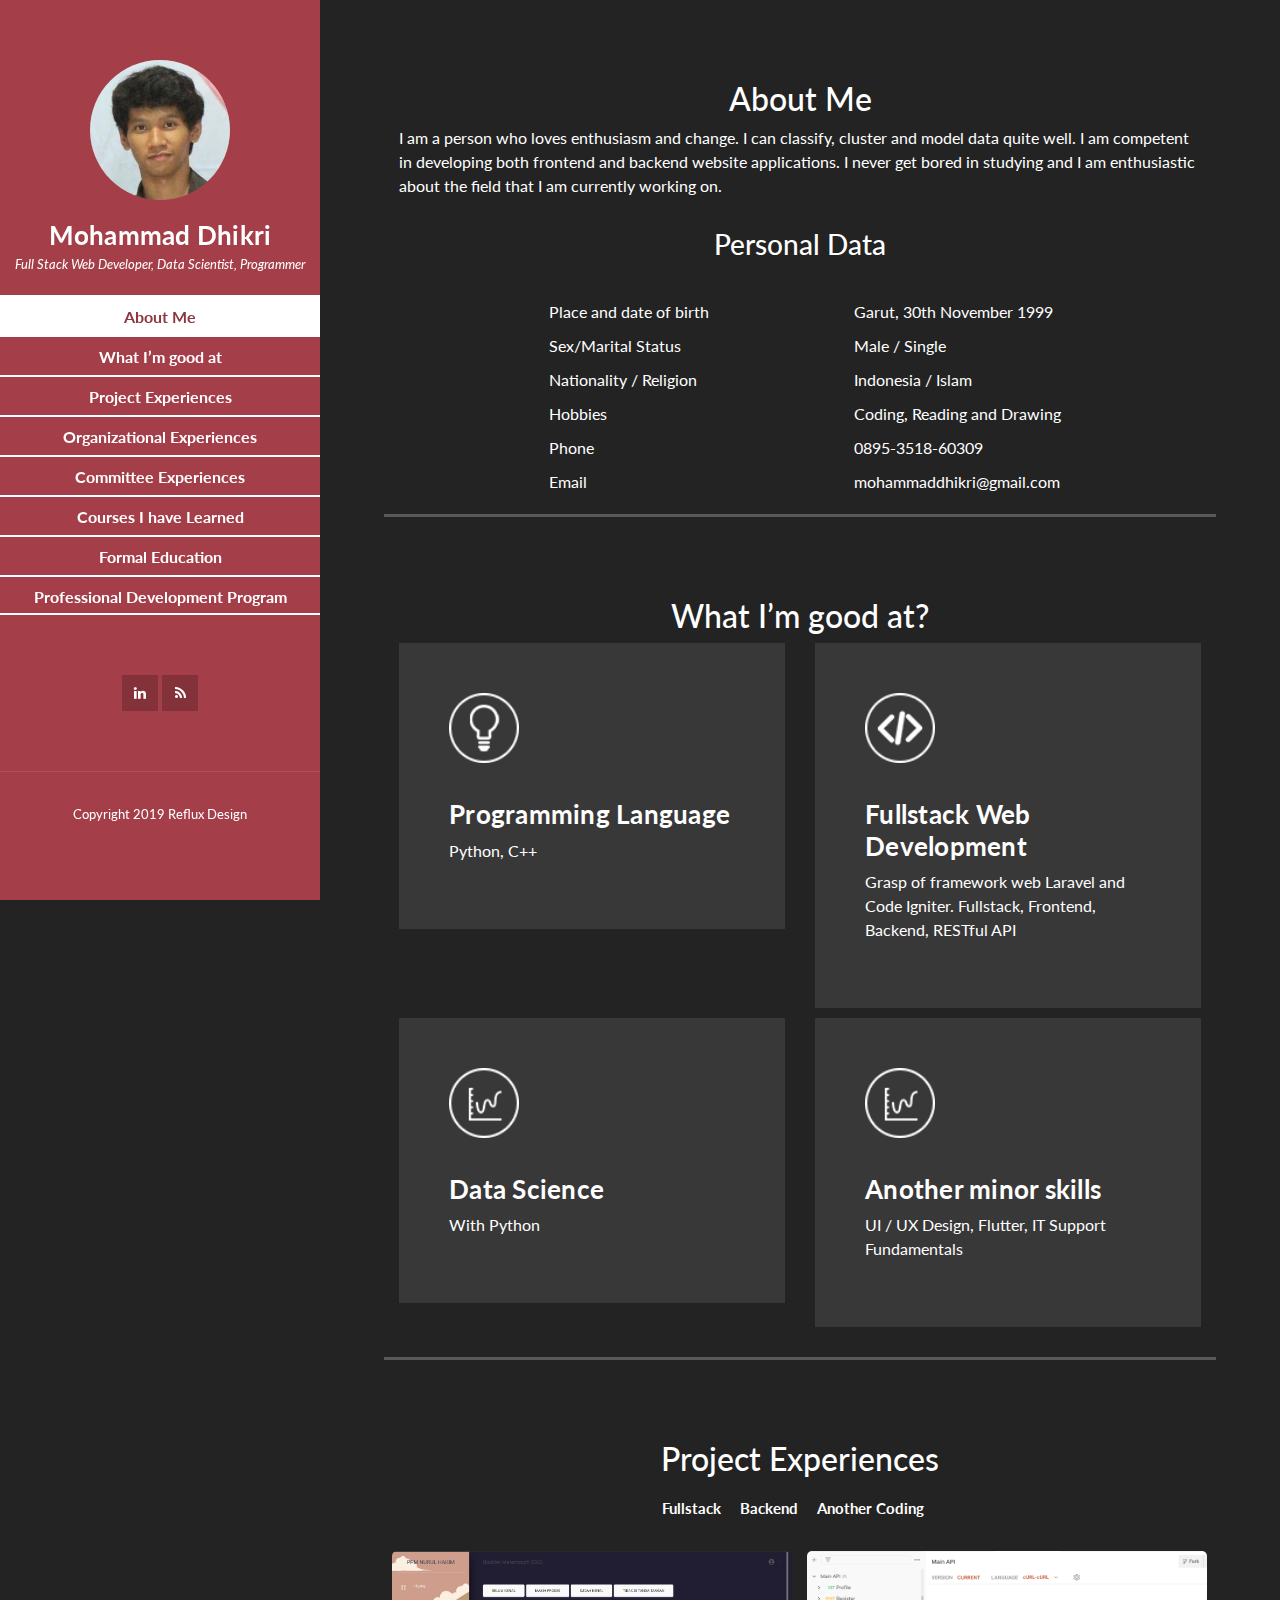
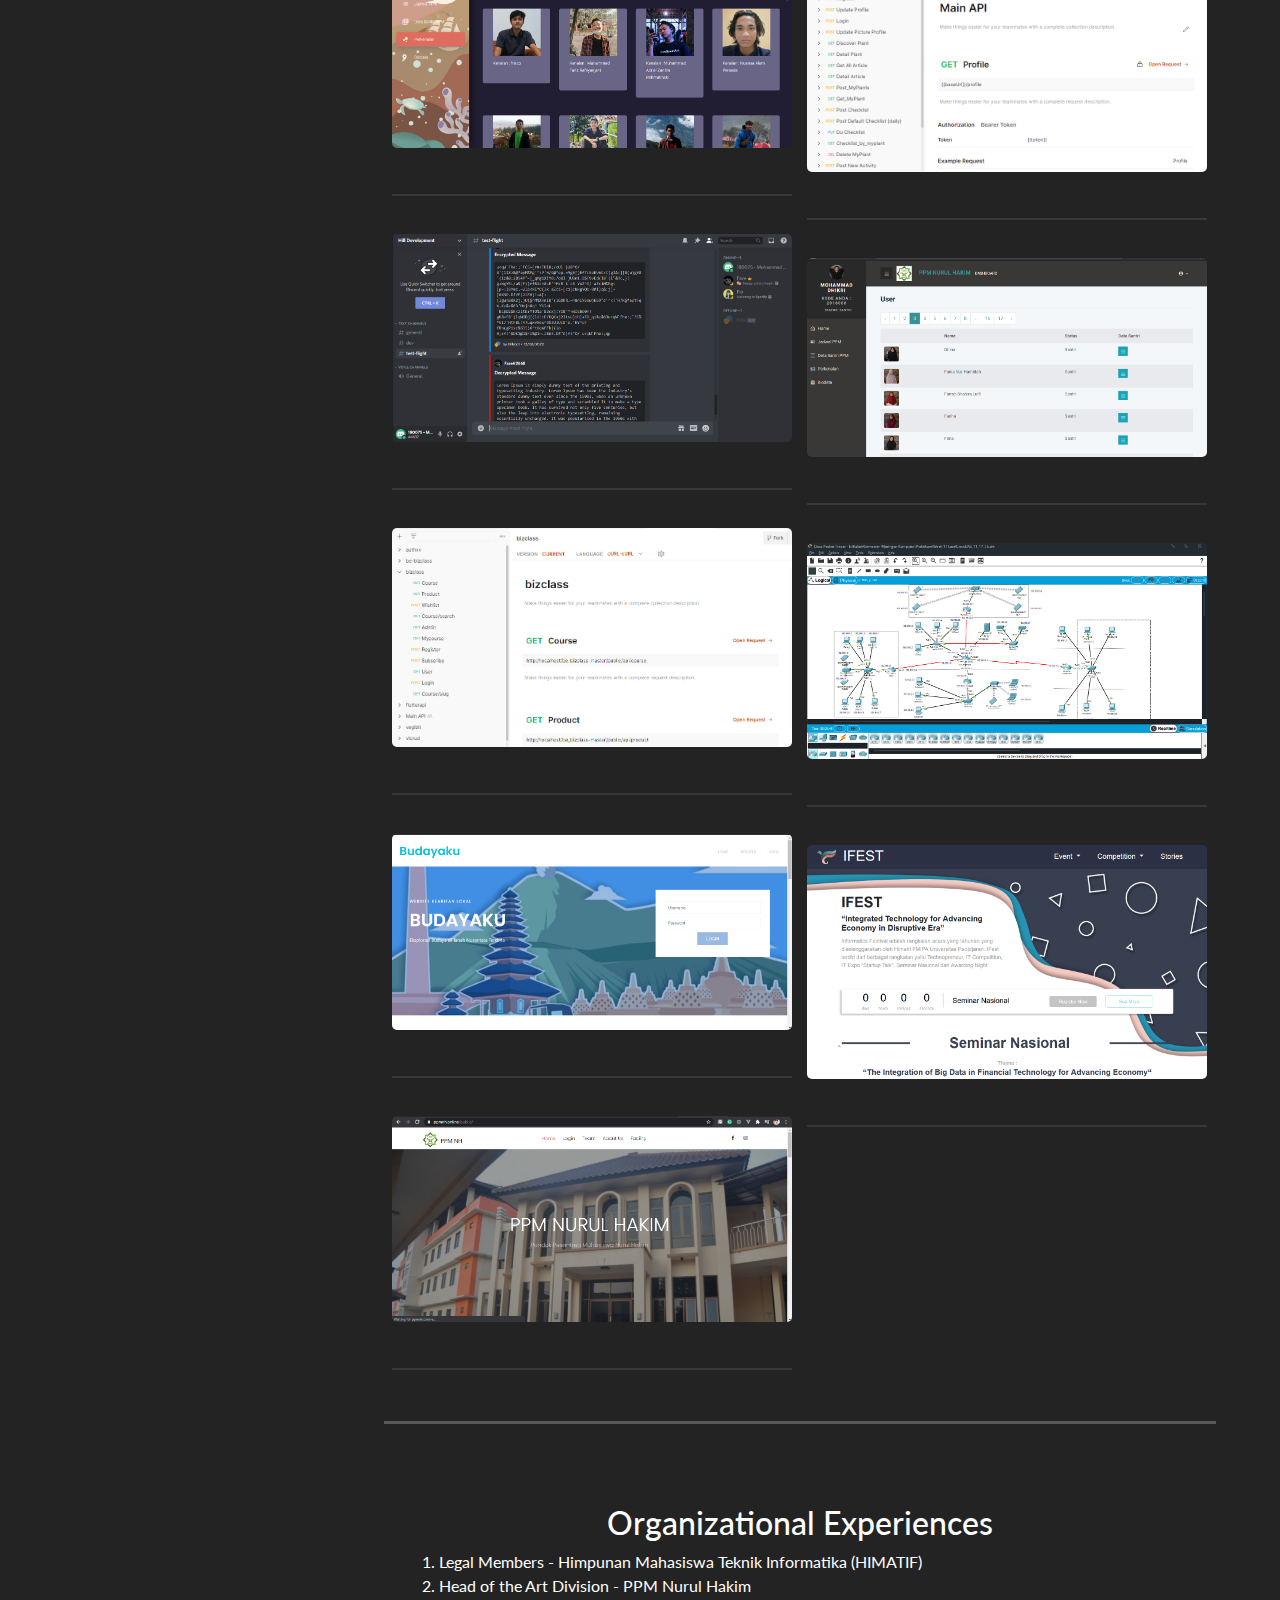
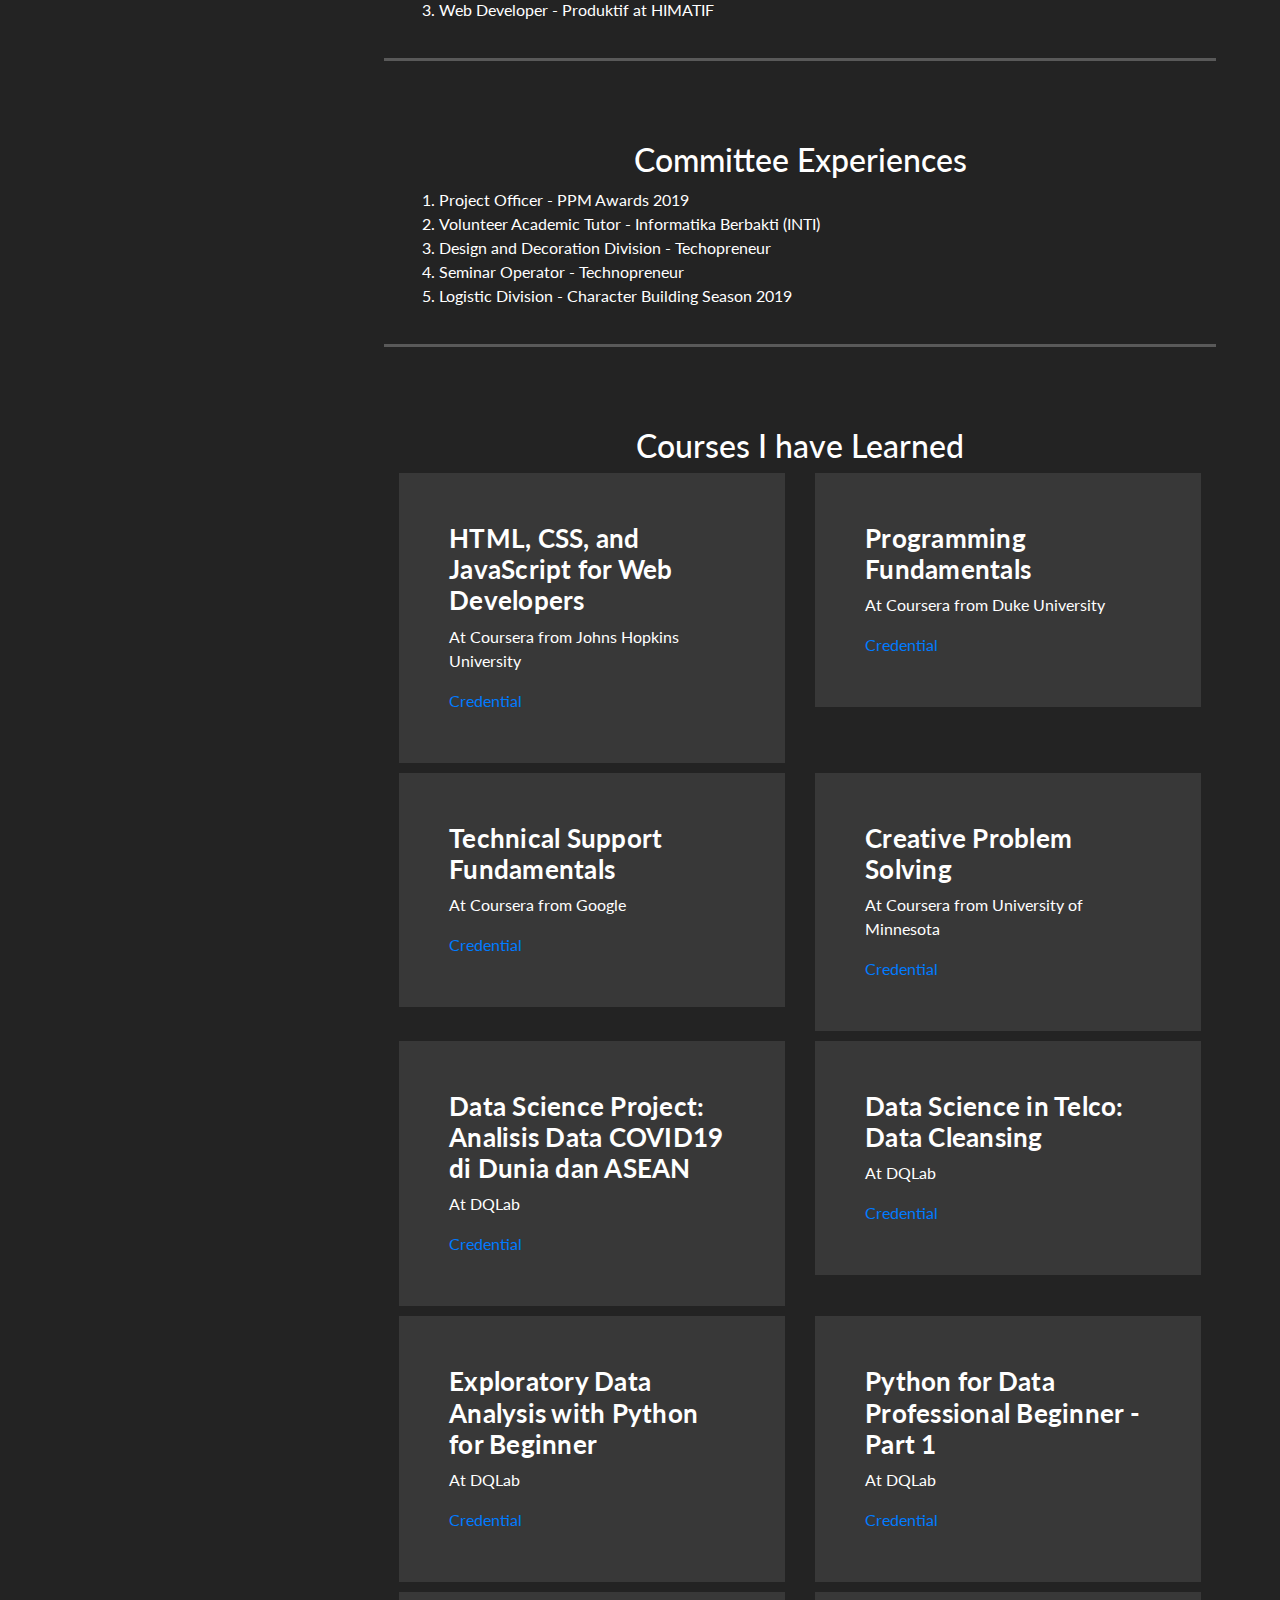
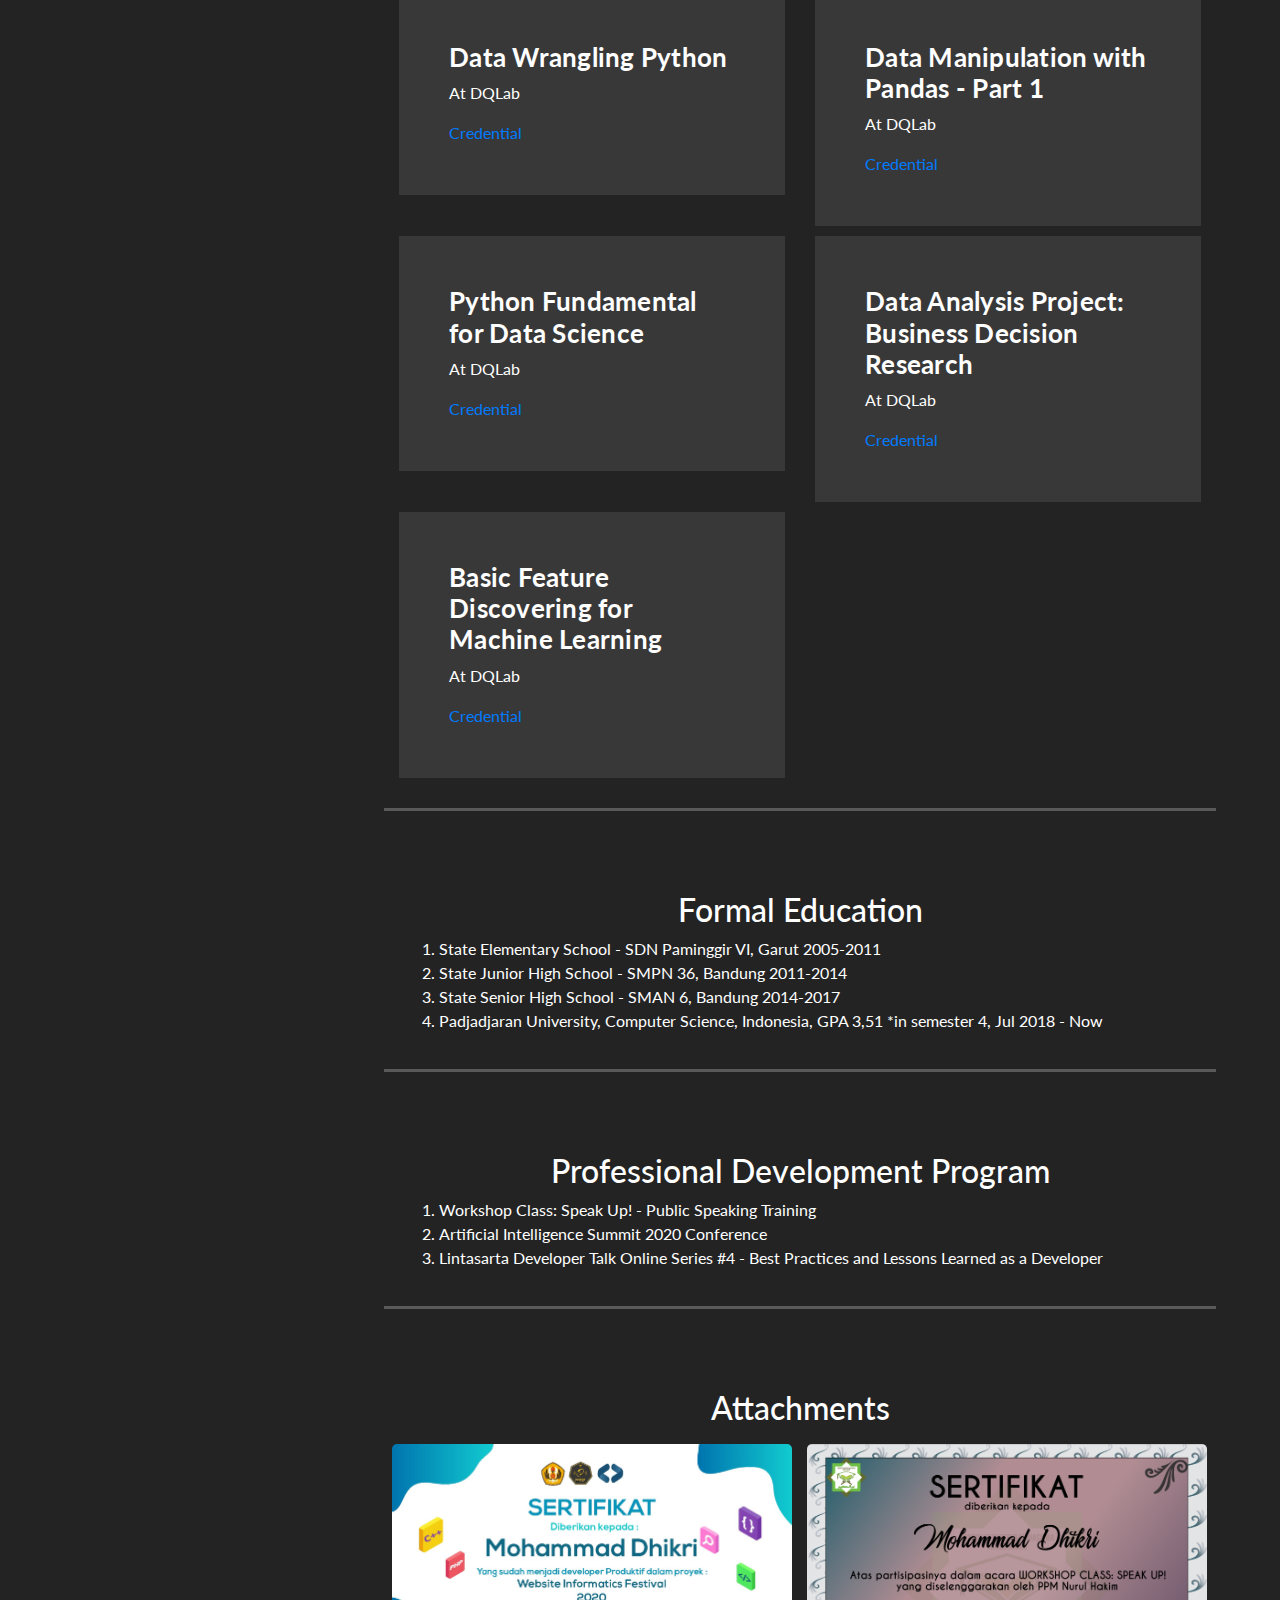
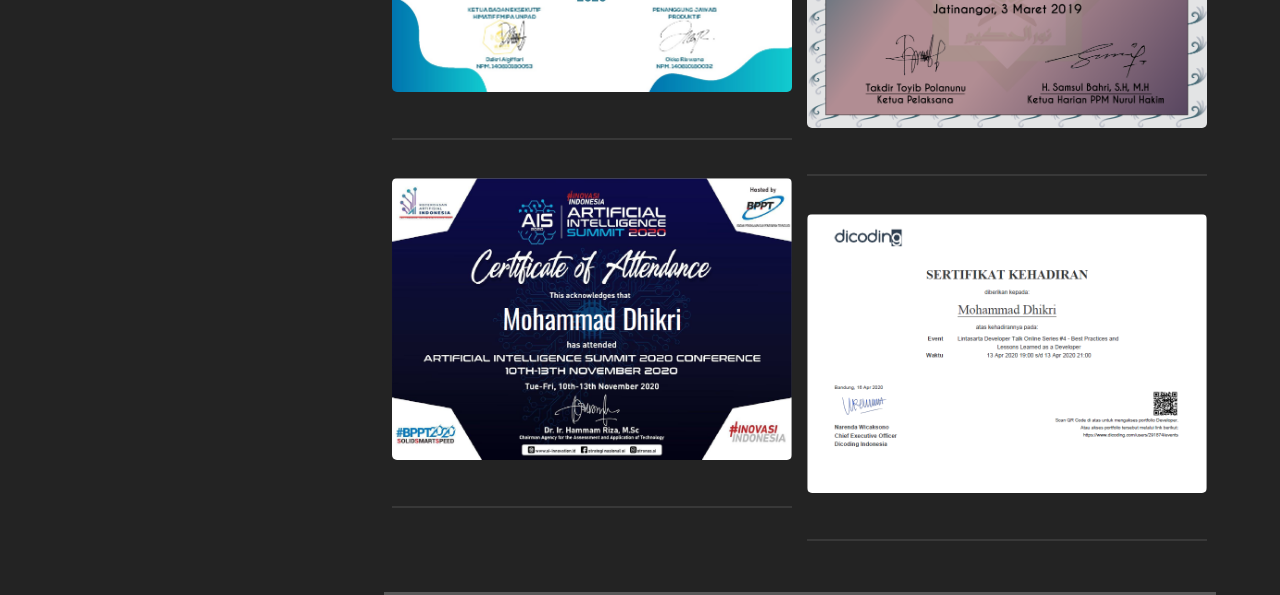
==== index.html @ 96555bf7 "first push" ====
<!DOCTYPE html>
<html lang="en">
  <head>
    <meta charset="utf-8" />
    <meta
      name="viewport"
      content="width=device-width, initial-scale=1, shrink-to-fit=no"
    />
    <meta name="description" content="" />
    <meta name="author" content="" />
    <link
      href="https://fonts.googleapis.com/css?family=Lato:100,300,400,700,900"
      rel="stylesheet"
    />

    <title>Mohammad Dhikri - Portfolio</title>
    
    <link href="vendor/bootstrap/css/bootstrap.min.css" rel="stylesheet" />

    <link rel="stylesheet" href="assets/css/templatemo-style.css" />
  </head>

  <body>
    <div id="page-wraper">
      <!-- Sidebar Menu -->
      <div class="responsive-nav">
        <i class="fa fa-bars" id="menu-toggle"></i>
        <div id="menu" class="menu">
          <i class="fa fa-times" id="menu-close"></i>
          <div class="container">
            <div class="image">
              <a href="#"><img src="assets/images/profile_image.jpg" alt="" /></a>
            </div>
            <div class="author-content">
              <h4>Mohammad Dhikri</h4>
              <span>Full Stack Web Developer, Data Scientist, Programmer</span>
            </div>
            <nav class="main-nav" role="navigation">
              <ul class="main-menu">
                <li><a href="#section1">About Me</a></li>
                <li><a href="#section2">What I’m good at</a></li>
                <li><a href="#section3">Project Experiences</a></li>
                <li><a href="#section4">Organizational Experiences</a></li>
                <li><a href="#section5">Committee Experiences</a></li>
                <li><a href="#section6">Courses I have Learned</a></li>
                <li><a href="#section7">Formal Education</a></li>
                <li><a href="#section8">Professional Development Program</a></li>
              </ul>
            </nav>
            <div class="social-network">
              <ul class="soial-icons">
                <!-- <li>
                  <a href="https://fb.com/templatemo"
                    ><i class="fa fa-facebook"></i
                  ></a>
                </li> -->
                <!-- <li>
                  <a href="#"><i class="fa fa-twitter"></i></a>
                </li> -->
                <li>
                  <a href="#"><i class="fa fa-linkedin"></i></a>
                </li>
                <!-- <li>
                  <a href="#"><i class="fa fa-dribbble"></i></a>
                </li> -->
                <li>
                  <a href="#"><i class="fa fa-rss"></i></a>
                </li>
              </ul>
            </div>
            <div class="copyright-text">
              <p>Copyright 2019 Reflux Design</p>
            </div>
          </div>
        </div>
      </div>

      <section class="section" data-section="section1">
        <div class="container">
          <div class="section-heading">
            <h2>About Me</h2>
            <div class="line-dec"></div>
            <span
              >I am a person who loves enthusiasm and change. I can classify, cluster and model data quite well. I am competent in developing both frontend and backend website applications. I never get bored in studying and I am enthusiastic about the field that I am currently working on.</span
            >
          </div>
          <div class="section-heading">
            <h3>Personal Data</h3>
          </div>
          <form>
            <div class="list-data row">
              <div class="col-lg-5">
                <span class="tab">Place and date of birth</span>
              </div>
              <div class="col-lg-5">
                <span class="tab">Garut, 30th November 1999</span>
              </div>
            </div>
            <div class="list-data row">
              <div class="col-lg-5">
                <span class="tab">Sex/Marital Status</span>
              </div>
              <div class="col-lg-5">
                <span class="tab">Male / Single</span>
              </div>
            </div>
            <div class="list-data row">
              <div class="col-lg-5">
                <span class="tab">Nationality / Religion</span>
              </div>
              <div class="col-lg-5">
                <span class="tab">Indonesia / Islam</span>
              </div>
            </div>
            <div class="list-data row">
              <div class="col-lg-5">
                <span class="tab">Hobbies</span>
              </div>
              <div class="col-lg-5">
                <span class="tab">Coding, Reading and Drawing</span>
              </div>
            </div>
            <div class="list-data row">
              <div class="col-lg-5">
                <span class="tab">Phone</span>
              </div>
              <div class="col-lg-5">
                <span class="tab">0895-3518-60309</span>
              </div>
            </div>
            <div class="list-data row">
              <div class="col-lg-5">
                <span class="tab">Email</span>
              </div>
              <div class="col-lg-5">
                <span class="tab">mohammaddhikri@gmail.com</span>
              </div>
            </div>
          </form>
        </div>
      </section>

      <section class="section" data-section="section2">
        <div class="container">
          <div class="section-heading">
            <h2>What I’m good at?</h2>
            <div class="line-dec"></div>
            <!-- <span>Kemampuan yang saya miliki</span
            > -->
          </div>
          <div class="row">
            <div class="col-md-6">
              <div class="service-item">
                <div class="first-service-icon service-icon"></div>
                <h4>Programming Language</h4>
                <p>
                  Python, C++
                </p>
              </div>
            </div>
            <div class="col-md-6">
              <div class="service-item">
                <div class="second-service-icon service-icon"></div>
                <h4>Fullstack Web Development</h4>
                <p>
                  Grasp of framework web Laravel and Code Igniter. Fullstack, Frontend, Backend, RESTful API
                </p>
              </div>
            </div>
            <div class="col-md-6">
              <div class="service-item">
                <div class="fourth-service-icon service-icon"></div>
                <h4>Data Science</h4>
                <p>
                  With Python
                </p>
              </div>
            </div>
            <div class="col-md-6">
              <div class="service-item">
                <div class="fourth-service-icon service-icon"></div>
                <h4>Another minor skills</h4>
                <p>
                  UI / UX Design, Flutter, IT Support Fundamentals
                </p>
              </div>
            </div>
          </div>
        </div>
      </section>

      <section class="section" data-section="section3">
        <div class="container">
          <div class="section-heading">
            <h2>Project Experiences</h2>
            <div class="line-dec"></div>
          </div>
          <div class="row">
            <div class="isotope-wrapper">
              <form class="isotope-toolbar">
                <label
                  ><input
                    type="radio"
                    data-type="fullstack"
                    name="isotope-filter"
                  />
                  <span>Fullstack</span></label
                >
                <label
                  ><input
                    type="radio"
                    data-type="backend"
                    name="isotope-filter"
                  />
                  <span>Backend</span></label
                >
                <!-- <label
                  ><input
                    type="radio"
                    data-type="datasci"
                    name="isotope-filter"
                  />
                  <span>Data science</span></label
                > -->
                <label
                  ><input
                    type="radio"
                    data-type="another"
                    name="isotope-filter"
                  />
                  <span>Another coding</span></label
                >
              </form>
              <div class="isotope-box">
                <div class="isotope-item" data-type="fullstack">
                  <figure class="snip1321">
                    <img
                      src="assets/images/booklet2.png"
                      alt="sq-sample26"
                    />
                    <figcaption>
                      <a
                        href="assets/images/booklet2.png"
                        data-lightbox="image-1"
                        data-title="Caption"
                        ></a>
                      <h4>Booklet to get Acquainted</h4>
                      <span>Orientation period in Pondok Pesantren Mahasiswa Nurul Hakim</span>
                    </figcaption>
                  </figure>
                </div>

                <!-- <div class="isotope-item" data-type="datasci">
                  <figure class="snip1321">
                    <img
                      src="assets/images/portfolio-01.jpg"
                      alt="sq-sample26"
                    />
                    <figcaption>
                      <a
                        href="assets/images/portfolio-01.jpg"
                        data-lightbox="image-1"
                        data-title="Caption"
                        ><i class="fa fa-search"></i
                      ></a>
                      <h4>First Title</h4>
                      <span>free to use our template</span>
                    </figcaption>
                  </figure>
                </div> -->

                <div class="isotope-item" data-type="backend">
                  <figure class="snip1321">
                    <img
                      src="assets/images/ufarming.png"
                      alt="sq-sample26"
                    />
                    <figcaption>
                      <a
                        href="assets/images/ufarming.png"
                        data-lightbox="image-1"
                        data-title="Caption"
                        ></a>
                      <h4>UFarming</h4>
                      <span>Lumen, Laravel</span>
                    </figcaption>
                  </figure>
                </div>

                <div class="isotope-item" data-type="another">
                  <figure class="snip1321">
                    <img
                      src="assets/images/hill.png"
                      alt="sq-sample26"
                    />
                    <figcaption>
                      <a
                        href="assets/images/hill.png"
                        data-lightbox="image-1"
                        data-title="Caption"
                        ></a>
                      <h4>Discord Encryption Chatbot with Hill Cipher Algorithm</h4>
                      <span>JavaScript</span>
                    </figcaption>
                  </figure>
                </div>

                <div class="isotope-item" data-type="fullstack">
                  <figure class="snip1321">
                    <img
                      src="assets/images/booklet1.png"
                      alt="sq-sample26"
                    />
                    <figcaption>
                      <a
                        href="assets/images/booklet1.png"
                        data-lightbox="image-1"
                        data-title="Caption"
                        ></a>
                      <h4>Dashboard for Database Students</h4>
                      <span>Pondok Pesantren Mahasiswa Nurul Hakim</span>
                    </figcaption>
                  </figure>
                </div>

                <div class="isotope-item" data-type="backend">
                  <figure class="snip1321">
                    <img
                      src="assets/images/bizclass.png"
                      alt="sq-sample26"
                    />
                    <figcaption>
                      <a
                        href="assets/images/bizclass.png"
                        data-lightbox="image-1"
                        data-title="Caption"
                        ></a>
                      <h4>Bizclass</h4>
                      <span>Laravel</span>
                    </figcaption>
                  </figure>
                </div>

                <!-- <div class="isotope-item" data-type="datasci">
                  <figure class="snip1321">
                    <img
                      src="assets/images/portfolio-05.jpg"
                      alt="sq-sample26"
                    />
                    <figcaption>
                      <a
                        href="assets/images/portfolio-05.jpg"
                        data-lightbox="image-1"
                        data-title="Caption"
                        ><i class="fa fa-search"></i
                      ></a>
                      <h4>Fifth Awesome</h4>
                      <span>Ut sollicitudin risus</span>
                    </figcaption>
                  </figure>
                </div> -->

                <div class="isotope-item" data-type="another">
                  <figure class="snip1321">
                    <img
                      src="assets/images/topologi.png"
                      alt="sq-sample26"
                    />
                    <figcaption>
                      <a
                        href="assets/images/topologi.png"
                        data-lightbox="image-1"
                        data-title="Caption"
                        ></a>
                      <h4>Network Topology in Game Center</h4>
                      <span>Cisco Packet Tracer</span>
                    </figcaption>
                  </figure>
                </div>

                <div class="isotope-item" data-type="fullstack">
                  <figure class="snip1321">
                    <img
                      src="assets/images/budayaku2.png"
                      alt="sq-sample26"
                    />
                    <figcaption>
                      <a
                        href="assets/images/budayaku2.png"
                        data-lightbox="image-1"
                        data-title="Caption"
                        ></a>
                      <h4>BudayaKu</h4>
                      <span>CodeIgniter</span>
                    </figcaption>
                  </figure>
                </div>

                <div class="isotope-item" data-type="backend">
                  <figure class="snip1321">
                    <img
                      src="assets/images/ifest2.png"
                      alt="sq-sample26"
                    />
                    <figcaption>
                      <a
                        href="assets/images/ifest2.png"
                        data-lightbox="image-1"
                        data-title="Caption"
                        ></a>
                      <h4>IFEST (Informatics Festival)</h4>
                      <h6>Project Leader</h6>
                      <span>Laravel</span>
                    </figcaption>
                  </figure>
                </div>

                <div class="isotope-item" data-type="fullstack">
                  <figure class="snip1321">
                    <img
                      src="assets/images/ppm.png"
                      alt="sq-sample26"
                    />
                    <figcaption>
                      <a
                        href="assets/images/ppm.png"
                        data-lightbox="image-1"
                        data-title="Caption"
                        ></a>
                      <h4>Pondok Pesantren Mahasiswa (PPM) Nurul Hakim</h4>
                      <span>Laravel</span>
                      <a href="https://ppmnh.online/public/">Go to website</a>
                    </figcaption>
                  </figure>
                </div>

              </div>
            </div>
          </div>
        </div>
      </section>

      <section class="section" data-section="section4">
        <div class="container">
          <div class="section-heading">
            <h2>Organizational Experiences</h2>
            <div class="line-dec"></div>
            <div class="row">
              <div class="col-md-12">
                <ol>
                  <li>Legal Members - Himpunan Mahasiswa Teknik Informatika (HIMATIF)</li>
                  <li>Head of the Art Division - PPM Nurul Hakim</li>
                  <li>Web Developer - Produktif at HIMATIF</li>
                  <!-- <li>Operating system : Cross-platform
                  <ol>
                    <li>Windows</li>
                    <li>Linux</li>
                    <li>Macintosh</li>
                  </ol>
                  </li> -->
                </ol>
              </div>
            </div>
          </div>
        </div>
      </section>

      <section class="section" data-section="section5">
        <div class="container">
          <div class="section-heading">
            <h2>Committee Experiences</h2>
            <div class="line-dec"></div>
            <div class="row">
              <div class="col-md-12">
                <ol>
                  <li>Project Officer - PPM Awards 2019</li>
                  <li>Volunteer Academic Tutor - Informatika Berbakti (INTI)</li>
                  <li>Design and Decoration Division - Techopreneur</li>
                  <li>Seminar Operator - Technopreneur</li>
                  <li>Logistic Division - Character Building Season 2019</li>
                  <!-- <li>Operating system : Cross-platform
                  <ol>
                    <li>Windows</li>
                    <li>Linux</li>
                    <li>Macintosh</li>
                  </ol>
                  </li> -->
                </ol>
              </div>
            </div>
          </div>
        </div>
      </section>

      <section class="section" data-section="section6">
        <div class="container">
          <div class="section-heading">
            <h2>Courses I have Learned</h2>
            <div class="line-dec"></div>
            <!-- <span
              >Fusce eget nibh nec justo interdum condimentum. Morbi justo ex,
              efficitur at ante ac, tincidunt maximus ligula. Lorem ipsum dolor
              sit amet, consectetur adipiscing elit.</span
            > -->
          </div>
          <div class="row">
            <div class="col-md-6">
              <div class="service-item">
                <h4>HTML, CSS, and JavaScript for Web Developers</h4>
                <p>
                  At Coursera from Johns Hopkins University
                </p>
                <a href="https://coursera.org/share/27043b8211b81ddc97abafd237b63c3c">Credential</a>
              </div>
            </div>
            <div class="col-md-6">
              <div class="service-item">
                <h4>Programming Fundamentals</h4>
                <p>
                  At Coursera from Duke University
                </p>
                <a href="https://coursera.org/share/1e5547ac0383217d853462b7393ab2bb">Credential</a>
              </div>
            </div>
            <div class="col-md-6">
              <div class="service-item">
                <h4>Technical Support Fundamentals</h4>
                <p>
                  At Coursera from Google
                </p>
                <a href="https://coursera.org/share/4761e90923462dee002f3e73b316d30a">Credential</a>
              </div>
            </div>
            <div class="col-md-6">
              <div class="service-item">
                <h4>Creative Problem Solving</h4>
                <p>
                  At Coursera from University of Minnesota
                </p>
                <a href="https://coursera.org/share/a22d807cc8a997d61beae6332c3c4557">Credential</a>
              </div>
            </div>

            <div class="col-md-6">
              <div class="service-item">
                <h4>Data Science Project: Analisis Data COVID19 di Dunia dan ASEAN</h4>
                <p>
                  At DQLab
                </p>
                <a href="https://academy.dqlab.id/certificate/pdf/DQLABINTP1HBEVIV/">Credential</a>
              </div>
            </div>

            <div class="col-md-6">
              <div class="service-item">
                <h4>Data Science in Telco: Data Cleansing</h4>
                <p>
                  At DQLab
                </p>
                <a href="https://academy.dqlab.id/certificate/pdf/DQLABAPL1%20AHVUFE/">Credential</a>
              </div>
            </div>

            <div class="col-md-6">
              <div class="service-item">
                <h4>Exploratory Data Analysis with Python for Beginner</h4>
                <p>
                  At DQLab
                </p>
                <a href="https://academy.dqlab.id/certificate/pdf/DQLABINTP1HQLUQP/">Credential</a>
              </div>
            </div>

            <div class="col-md-6">
              <div class="service-item">
                <h4>Python for Data Professional Beginner - Part 1</h4>
                <p>
                  At DQLab
                </p>
                <a href="https://academy.dqlab.id/certificate/pdf/DQLABINTP1ODODUC/">Credential</a>
              </div>
            </div>

            <div class="col-md-6">
              <div class="service-item">
                <h4>Data Wrangling Python</h4>
                <p>
                  At DQLab
                </p>
                <a href="https://academy.dqlab.id/certificate/pdf/DQLABDTWP1HNOAJJ/">Credential</a>
              </div>
            </div>

            <div class="col-md-6">
              <div class="service-item">
                <h4>Data Manipulation with Pandas - Part 1</h4>
                <p>
                  At DQLab
                </p>
                <a href="https://academy.dqlab.id/certificate/pdf/DQLABINTP1SWVGHJ/">Credential</a>
              </div>
            </div>

            <div class="col-md-6">
              <div class="service-item">
                <h4>Python Fundamental for Data Science</h4>
                <p>
                  At DQLab
                </p>
                <a href="https://academy.dqlab.id/certificate/pdf/DQLABINTP1VLOVBJ/">Credential</a>
              </div>
            </div>

            <div class="col-md-6">
              <div class="service-item">
                <h4>Data Analysis Project: Business Decision Research</h4>
                <p>
                  At DQLab
                </p>
                <a href="https://academy.dqlab.id/certificate/pdf/DQLABDVIZ2NDULLS/">Credential</a>
              </div>
            </div>

            <div class="col-md-6">
              <div class="service-item">
                <h4>Basic Feature Discovering for Machine Learning</h4>
                <p>
                  At DQLab
                </p>
                <a href="https://academy.dqlab.id/certificate/pdf/DQLABFATPYBNUBQF/">Credential</a>
              </div>
            </div>
          </div>
        </div>
      </section>

      <section class="section" data-section="section7">
        <div class="container">
          <div class="section-heading">
            <h2>Formal Education</h2>
            <div class="line-dec"></div>
          </div>
            <div class="row">
              <div class="col-md-12">
                <ol>
                  <li>State Elementary School - SDN Paminggir VI, Garut 2005-2011</li>
                  <li>State Junior High School - SMPN 36, Bandung 2011-2014</li>
                  <li>State Senior High School - SMAN 6, Bandung 2014-2017</li>
                  <li>Padjadjaran University, Computer Science, Indonesia, GPA 3,51 *in semester 4, Jul 2018 - Now</li>
                  <!-- <li>Operating system : Cross-platform
                  <ol>
                    <li>Windows</li>
                    <li>Linux</li>
                    <li>Macintosh</li>
                  </ol>
                  </li> -->
                </ol>
              </div>
            </div>
        </div>
      </section>

      <section class="section" data-section="section8">
        <div class="container">
          <div class="section-heading">
            <h2>Professional Development Program</h2>
            <div class="line-dec"></div>
            <div class="row">
              <div class="col-md-12">
                <ol>
                  <li>Workshop Class: Speak Up! - Public Speaking Training</li>
                  <li>Artificial Intelligence Summit 2020 Conference</li>
                  <li>Lintasarta Developer Talk Online Series #4 - Best Practices and Lessons Learned as a Developer</li>
                  <!-- <li>Operating system : Cross-platform
                  <ol>
                    <li>Windows</li>
                    <li>Linux</li>
                    <li>Macintosh</li>
                  </ol>
                  </li> -->
                </ol>
              </div>
            </div>
          </div>
        </div>
      </section>


      <section class="section">
        <div class="container">
          <div class="section-heading">
            <h2>Attachments</h2>
            <div class="line-dec"></div>
          </div>
          <div class="row">
            <div class="isotope-wrapper">
              <div class="isotope-box">
                <div class="isotope-item">
                  <figure>
                    <img
                      src="assets/images/developer.jpg"
                      alt="sq-sample26"
                    />
                  </figure>
                </div>

                <div class="isotope-item">
                  <figure>
                    <img
                      src="assets/images/ps.png"
                      alt="sq-sample26"
                    />
                  </figure>
                </div>

                <div class="isotope-item">
                  <figure>
                    <img
                      src="assets/images/conf.png"
                      alt="sq-sample26"
                    />
                  </figure>
                </div>

                <div class="isotope-item">
                  <figure>
                    <img
                      src="assets/images/sem1.png"
                      alt="sq-sample26"
                    />
                  </figure>
                </div>

              </div>
            </div>
          </div>
        </div>
      </section>
      
    </div>

    <!-- Scripts -->
    <!-- Bootstrap core JavaScript -->
    <script src="vendor/jquery/jquery.min.js"></script>
    <script src="vendor/bootstrap/js/bootstrap.bundle.min.js"></script>

    <script src="assets/js/isotope.min.js"></script>
    <script src="assets/js/owl-carousel.js"></script>
    <script src="assets/js/lightbox.js"></script>
    <script src="assets/js/custom.js"></script>
    <script>
      //according to loftblog tut
      $(".main-menu li:first").addClass("active");

      var showSection = function showSection(section, isAnimate) {
        var direction = section.replace(/#/, ""),
          reqSection = $(".section").filter(
            '[data-section="' + direction + '"]'
          ),
          reqSectionPos = reqSection.offset().top - 0;

        if (isAnimate) {
          $("body, html").animate(
            {
              scrollTop: reqSectionPos
            },
            800
          );
        } else {
          $("body, html").scrollTop(reqSectionPos);
        }
      };

      var checkSection = function checkSection() {
        $(".section").each(function() {
          var $this = $(this),
            topEdge = $this.offset().top - 80,
            bottomEdge = topEdge + $this.height(),
            wScroll = $(window).scrollTop();
          if (topEdge < wScroll && bottomEdge > wScroll) {
            var currentId = $this.data("section"),
              reqLink = $("a").filter("[href*=\\#" + currentId + "]");
            reqLink
              .closest("li")
              .addClass("active")
              .siblings()
              .removeClass("active");
          }
        });
      };

      $(".main-menu").on("click", "a", function(e) {
        e.preventDefault();
        showSection($(this).attr("href"), true);
      });

      $(window).scroll(function() {
        checkSection();
      });
    </script>
  </body>
</html>
---- assets/css/templatemo-style.css ----
/*

Reflux Template

https://templatemo.com/tm-531-reflux

*/

@import url(fontawesome.css);
@import url("https://fonts.googleapis.com/css?family=Lato:100,300,400,700,900");
body {
    font-family: 'Lato', sans-serif;
}

#page-wraper {
    /* background: url(../images/page-bg.jpg) no-repeat center center fixed; */
    background-color: #232323;
    -webkit-background-size: cover;
    -moz-background-size: cover;
    -o-background-size: cover;
    background-size: cover;
    width: 100%;
}


/* Basic */

body {
    overflow-x: hidden;
}

input,
select,
textarea {
    outline: none;
}

a,
a:hover {
    text-decoration: none;
}

p {
    font-size: 16px;
    line-height: 24px;
    color: #fff;
}

h4 {
    font-size: 26px;
    font-weight: 700;
    color: #fff;
    letter-spacing: 0.25px;
}
h6 {
    color: #1e1e1e;
}

img {
    width: 100%;
    overflow: hidden;
}

ul {
    padding: 0;
    margin: 0;
    list-style: none;
}

ul li {
    display: inline-block;
}

html {
    -webkit-box-sizing: border-box;
    -moz-box-sizing: border-box;
    box-sizing: border-box;
}

*,
*:before,
*:after {
    -webkit-box-sizing: inherit;
    -moz-box-sizing: inherit;
    box-sizing: inherit;
}

.clearfix {
    zoom: 1;
}

.clearfix:before,
.clearfix:after {
    content: "";
    display: table;
}

.clearfix:after {
    clear: both;
}

.container {
    margin: 0 auto;
}

.main-nav {
    text-align: center;
}

.main-nav li:last-child a {
    border-bottom: 2px solid #fff;
}

.main-nav li {
    display: block;
}

.main-nav li a {
    height: 40px;
    line-height: 40px;
    display: inline-block;
    font-size: 16px;
    font-weight: 700;
    color: #fff;
    width: 100%;
    transition: all 0.5s;
    border-top: 2px solid #fff;
}

.main-nav li:hover a,
.main-nav li.active a {
    background: #fff;
    color: #8c363e;
}

/* Sidebar Menu */

.menu .image {
    margin-top: 60px;
}

.menu .image img {
    width: 140px;
    height: 140px;
    border-radius: 50%;
    text-align: center;
}

.menu .author-content {
    margin: 20px 0px 20px 0px;
}

.menu .author-content h4 {
    margin-bottom: 0px;
}

.menu .author-content span {
    font-size: 13px;
    font-style: italic;
    color: #fff;
}

.menu .social-network {
    margin-top: 60px;
}

.menu .social-network ul li {
    margin: 0 3px;
}

.menu .social-network ul li a {
    width: 40px;
    height: 40px;
    display: inline-block;
    text-align: center;
    line-height: 40px;
    background-color: rgba(0, 0, 0, 0.2);
    color: #fff;
    font-size: 14px;
    transition: all 0.5s;
}

.menu .social-network ul li a:hover {
    background-color: #fff;
    color: #a43f49;
}

.menu .copyright-text {
    position: relative;
    margin-top: 60px;
}

.menu .copyright-text p {
    border-top: 1px solid rgba(250, 250, 250, 0.1);
    display: inline-block;
    width: 100%;
    padding-left: 30px;
    padding-right: 30px;
    padding-top: 30px;
    font-size: 13px;
}

.menu:before,
.menu:after {
    content: "";
    display: table;
}

.menu:after {
    clear: both;
}

.menu a {
    text-decoration: none;
    color: inherit;
}

.menu {
    text-align: center;
}

.menu::-webkit-scrollbar {
    display: none;
}

.menu {
    left: 10%;
  -webkit-transition: -webkit-transform 233ms cubic-bezier(0, 0, 0.21, 1);
  -webkit-overflow-scrolling: touch;
  background-color: #a43f49;
  box-sizing: border-box;
  height: 100vh;  
  max-height: 100vh !important;
  max-width: 80vw !important;
  min-width: 45px !important;
  outline: none;
  overflow-x: hidden !important;
  overflow-y: auto !important;
  padding: 0;
  position: fixed !important;
  top: calc(0px);  
  width: 20%;
  will-change: transform;
  z-index: 9999 !important;
}

.menu-toggle {
  color: #fff;
  cursor: pointer;
  font-size: 25px;
  position: fixed;
  right: 25px;
  top: 25px;
}

#menu-toggle {
    z-index: 999;
    cursor: pointer;
    position: fixed;
    top: 0;
    left: 0;
    color: #a43f49;
    background-color: #fff;
    width: 60px;
    height: 60px;
    text-align: center;
    display: inline-block;
    line-height: 60px;
}

.menu-close {
  cursor: pointer;
}

#menu-close {
    cursor: pointer;
    text-align: right;
    color: #a43f49;
    background-color: #fff;
    width: 100%;
    height: 60px;
    text-align: center;
    display: inline-block;
    line-height: 60px;
}


/* Section */

.section {
    color: #fff;
    width: 55%;
    right: 10%;
    left: 35%;
    position: relative;
    /* min-height: 100vh; */
    padding-bottom: 20px;
    border-bottom: 3px solid rgba(250, 250, 250, 0.25);
}

.section-heading h2{
    text-align: center;
    padding-top: 80px;
}

.section-heading h3{
    text-align: center;
    padding-top: 30px;
    padding-bottom: 20px;
}

.list-data {
    padding-left: 100px;
    padding-top: 10px;
}
.tab {
    padding-left: 50px;
}

/* .section-heading .line-dec {
    width: 60px;
    height: 3px;
    background-color: #a43f49;
    margin: 10px auto;
}

.section-heading span {
    margin-top: 5px;
    font-size: 16px;
    color: #fff;
    letter-spacing: 0.5px;
} */


/* Buttons */

.white-button a {
    display: inline-block;
    padding: 12px 20px;
    background-color: #fff;
    color: #a43f49;
    font-size: 13px;
    font-weight: 800;
    letter-spacing: 0.5px;
    text-transform: uppercase;
    transition: all 0.5s;
}

.white-button a:hover {
    background-color: #a43f49;
    color: #fff;
}

button {
    display: inline-block;
    padding: 10px 20px;
    background-color: #fff;
    color: #a43f49;
    font-size: 12px;
    font-weight: 800;
    letter-spacing: 0.5px;
    text-transform: uppercase;
    transition: all 0.5s;
    border: none;
    outline: none;
    cursor: pointer;
}

button:hover {
    outline: none;
    background-color: #a43f49;
    color: #fff;
}


/* Left & Right Post */

.right-image-post {
    margin-top: 60px;
    padding-top: 60px;
    border-top: 2px solid rgba(250, 250, 250, 0.1);
}

.left-image img,
.right-image img {
    border-radius: 5px;
}

.right-image-post h4,
.left-image-post h4 {
    margin-top: 30px;
}

.right-image-post p,
.left-image-post p {
    margin-top: 20px;
}

.right-image-post .white-button,
.left-image-post .white-button {
    margin-top: 30px;
}


/* Services */

.my-services .col-md-6 {
    padding-left: 5px;
    padding-right: 5px;
}

.service-item {
    margin-bottom: 10px;
    padding: 50px;
    background-color: rgba(250, 250, 250, 0.1);
    transition: all 0.5s;
}

.service-item h4 {
    transition: all 0.5s;
}

.service-item p {
    transition: all 0.5s;
}

.service-item:hover {
    background-color: rgba(250, 250, 250, 1);
}

.service-item:hover h4 {
    color: #1e1e1e;
}

.service-item:hover p {
    color: #4a4a4a;
}

.service-item .service-icon {
    width: 70px;
    height: 70px;
    display: inline-block;
    margin-bottom: 30px;
    background-size: cover;
    background-repeat: no-repeat;
    transition: all 0.5s;
}

.service-item .first-service-icon {
    background-image: url(../images/first-white-icon.png);
}

.service-item:hover .first-service-icon {
    background-image: url(../images/first-main-icon.png);
}

.service-item .second-service-icon {
    background-image: url(../images/second-white-icon.png);
}

.service-item:hover .second-service-icon {
    background-image: url(../images/second-main-icon.png);
}

.service-item .third-service-icon {
    background-image: url(../images/third-white-icon.png);
}

.service-item:hover .third-service-icon {
    background-image: url(../images/third-main-icon.png);
}

.service-item .fourth-service-icon {
    background-image: url(../images/fourth-white-icon.png);
}

.service-item:hover .fourth-service-icon {
    background-image: url(../images/fourth-main-icon.png);
}


/* My Work */

section.my-work .section-heading {
    text-align: center;
    padding: 80px 45px 50px 45px;
}

.isotope-wrapper {
    position: relative;
    width: 100%;
    margin: auto;
}

.isotope-toolbar input[type="radio"] {
    display: none;
}

.isotope-toolbar span {
    text-transform: capitalize;
    display: inline-block;
    margin-right: 15px;
    padding-bottom: 3px;
    font-size: 15px;
    font-weight: 700;
    border-bottom: 2px solid transparent;
    transform: ease-in-out 0.5s;
    cursor: pointer;
}

.isotope-toolbar input[type="radio"]:checked + span {
    color: #a43f49;
    border-bottom: 2px solid #a43f49;
}

.isotope-box {
    position: relative;
    width: 100%;
}

.isotope-toolbar {
    text-align: center;
    margin: 10px;
}

.isotope-toolbar p {
    border-top: 1px solid #fff;
    padding-top: 15px;
}

.isotope-toolbar a {
    color: #fff;
}

.isotope-item {
    position: relative;
    width: 48%;
    margin: 1%;
    border-bottom: 2px solid rgba(250,250,250,0.1);
    padding-bottom: 30px;
    margin-bottom: 30px;
}

.isotope-item img {
    top: 0;
    left: 0;
    width: 100%;
    height: 100%;
    border-radius: 5px;
}

.lazyload {
    background: #f7f7f7;
}

.lazyloading {
    background: #f7f7f7 url(//afarkas.github.io/lazysizes/assets/imgs/loader.gif) no-repeat center;
    min-height: 60px;
}

figure.snip1321 {
  overflow: hidden;
  text-align: center;
  -webkit-perspective: 50em;
  perspective: 50em;
}
figure.snip1321 * {
  -webkit-box-sizing: padding-box;
  box-sizing: padding-box;
  -webkit-transition: all 0.2s ease-out;
  transition: all 0.2s ease-out;
}
figure.snip1321 figcaption {
  top: 50%;
  left: 20px;
  right: 20px;
  position: absolute;
  opacity: 0;
  z-index: 1;
}
figure.snip1321 h4 {
    margin-top: 15px;
  margin-bottom: 5px;
  color: #232323;
}
figure.snip1321 span {
    font-size: 14px;
    font-style: italic;
    display: block;
    color: #7a7a7a;
}
figure.snip1321 i {
  position: relative!important;
  font-size: 18px;
  background-color: #a43f49;
  width: 40px;
  height: 40px;
  display: inline-block;
  text-align: center;
  line-height: 40px;
  border-radius: 5px;
  color: #fff;
}
figure.snip1321:after {
  background-color: #ffffff;
  position: absolute;
  content: "";
  display: block;
  top: 20px;
  left: 20px;
  right: 20px;
  bottom: 20px;
  -webkit-transition: all 0.4s ease-in-out;
  transition: all 0.4s ease-in-out;
  -webkit-transform: rotateX(-90deg);
  transform: rotateX(-90deg);
  -webkit-transform-origin: 50% 50%;
  -ms-transform-origin: 50% 50%;
  transform-origin: 50% 50%;
  opacity: 0;
}
figure.snip1321 a {
  left: 0;
  right: 0;
  top: 0;
  bottom: 0;
  z-index: 1;
}
figure.snip1321:hover figcaption,
figure.snip1321.hover figcaption {
  -webkit-transform: translateY(-50%);
  transform: translateY(-50%);
  opacity: 1;
  -webkit-transition-delay: 0.2s;
  transition-delay: 0.2s;
}
figure.snip1321:hover:after,
figure.snip1321.hover:after {
  -webkit-transform: rotateX(0);
  transform: rotateX(0);
  opacity: 0.9;
}


/* Contact Me */

section.contact-me {
    border-bottom: none;
}

#contact input {
    background-color: rgba(250,250,250,0.1);
    border: 1px solid rgba(250,250,250,1);
    border-radius: 0px;
    margin-bottom: 30px;
    color: #fff;
    font-size: 14px;
    height: 40px;
    line-height: 40px;
    width: 100%;
    padding-left: 15px;
}

#contact input:focus {
    outline: none;
    box-shadow: none;
}

#contact textarea {
    background-color: rgba(250,250,250,0.1);
    border: 1px solid rgba(250,250,250,1);
    border-radius: 0px;
    margin-bottom: 30px;
    color: #fff;
    font-size: 14px;
    height: 180px;
    max-height: 220px;
    line-height: 40px;
    width: 100%;
    padding-left: 15px;
}

#contact textarea:focus {
    outline: none;
    box-shadow: none;
}

#contact {
    text-align: center;
}

@media screen and (max-width: 1680px) {
    .menu {
        left: 5%;
    }

    .section {
        color: #fff;
        width: 65%;
        right: 5%;
        left: 30%;
    }
}

@media screen and (max-width: 1680px) and (min-width: 846px) { 
    .menu .social-network ul li a {
        width: 36px;
        height: 36px;
        line-height: 36px;
    }

    .menu .social-network ul li {
        margin: 0;
    }

    .menu .image {
        margin-top: 60px;
    }
}

@media screen and (max-width: 1280px) {
    .menu {
        left: 0%;
    }

    .right-image-post h4,
    .left-image-post h4 {
        margin-top: 0px;
    }

    .right-image-post p,
    .left-image-post p {
        margin-top: 15px;
    }

    .right-image-post .white-button,
    .left-image-post .white-button {
        margin-top: 25px;
    }

}

.menu .container {
    padding-left: 0;
    padding-right: 0;
}

@media screen and (max-width: 1280px) and (min-width: 846px) {
    .menu {
        width: 25%;
    }
}

#menu-toggle,
#menu-close {
    display: none;
}  

@media screen and (max-width: 845px) {        
    #menu-toggle,
    #menu-close {
        display: inline-block;
    }    

    .menu {        
        width: 320px;
        -webkit-transform: translateX(-100%) !important;
        transform: translateX(-100%) !important;
        transition: -webkit-transform 233ms cubic-bezier(0, 0, 0.21, 1);
        transition: transform 233ms cubic-bezier(0, 0, 0.21, 1);
        transition: transform 233ms cubic-bezier(0, 0, 0.21, 1), -webkit-transform 233ms cubic-bezier(0, 0, 0.21, 1);
    }

    .menu .image {
        margin-top: 40px;        
    }

    .menu .image img {
        width: 120px;
        height: 120px;
    }

    .menu .author-content {
        margin: 20px 0px 40px 0px;
    }

    .menu .container {
        padding-left: 15px;
        padding-right: 15px;
    }

    .menu.open {
        display: inline-block;
        -webkit-transform: translateX(0) !important;
                transform: translateX(0) !important;
    }

    .responsive-nav {
        display: inline-block;
    }
    .section {
        width: 94%;
        right: 3%;
        left: 3%;
    }
    .isotope-item {
        width: 94%;
        margin: 3%;
    }
    .left-image-post img {
        margin-bottom: 30px;
    }
    .right-image-post img {
        margin-top: 30px;
    }
    .isotope-item {
        border-bottom: none;
        text-align: center;
    }
    .isotope-toolbar {
        margin-bottom: 20px;
    }
}
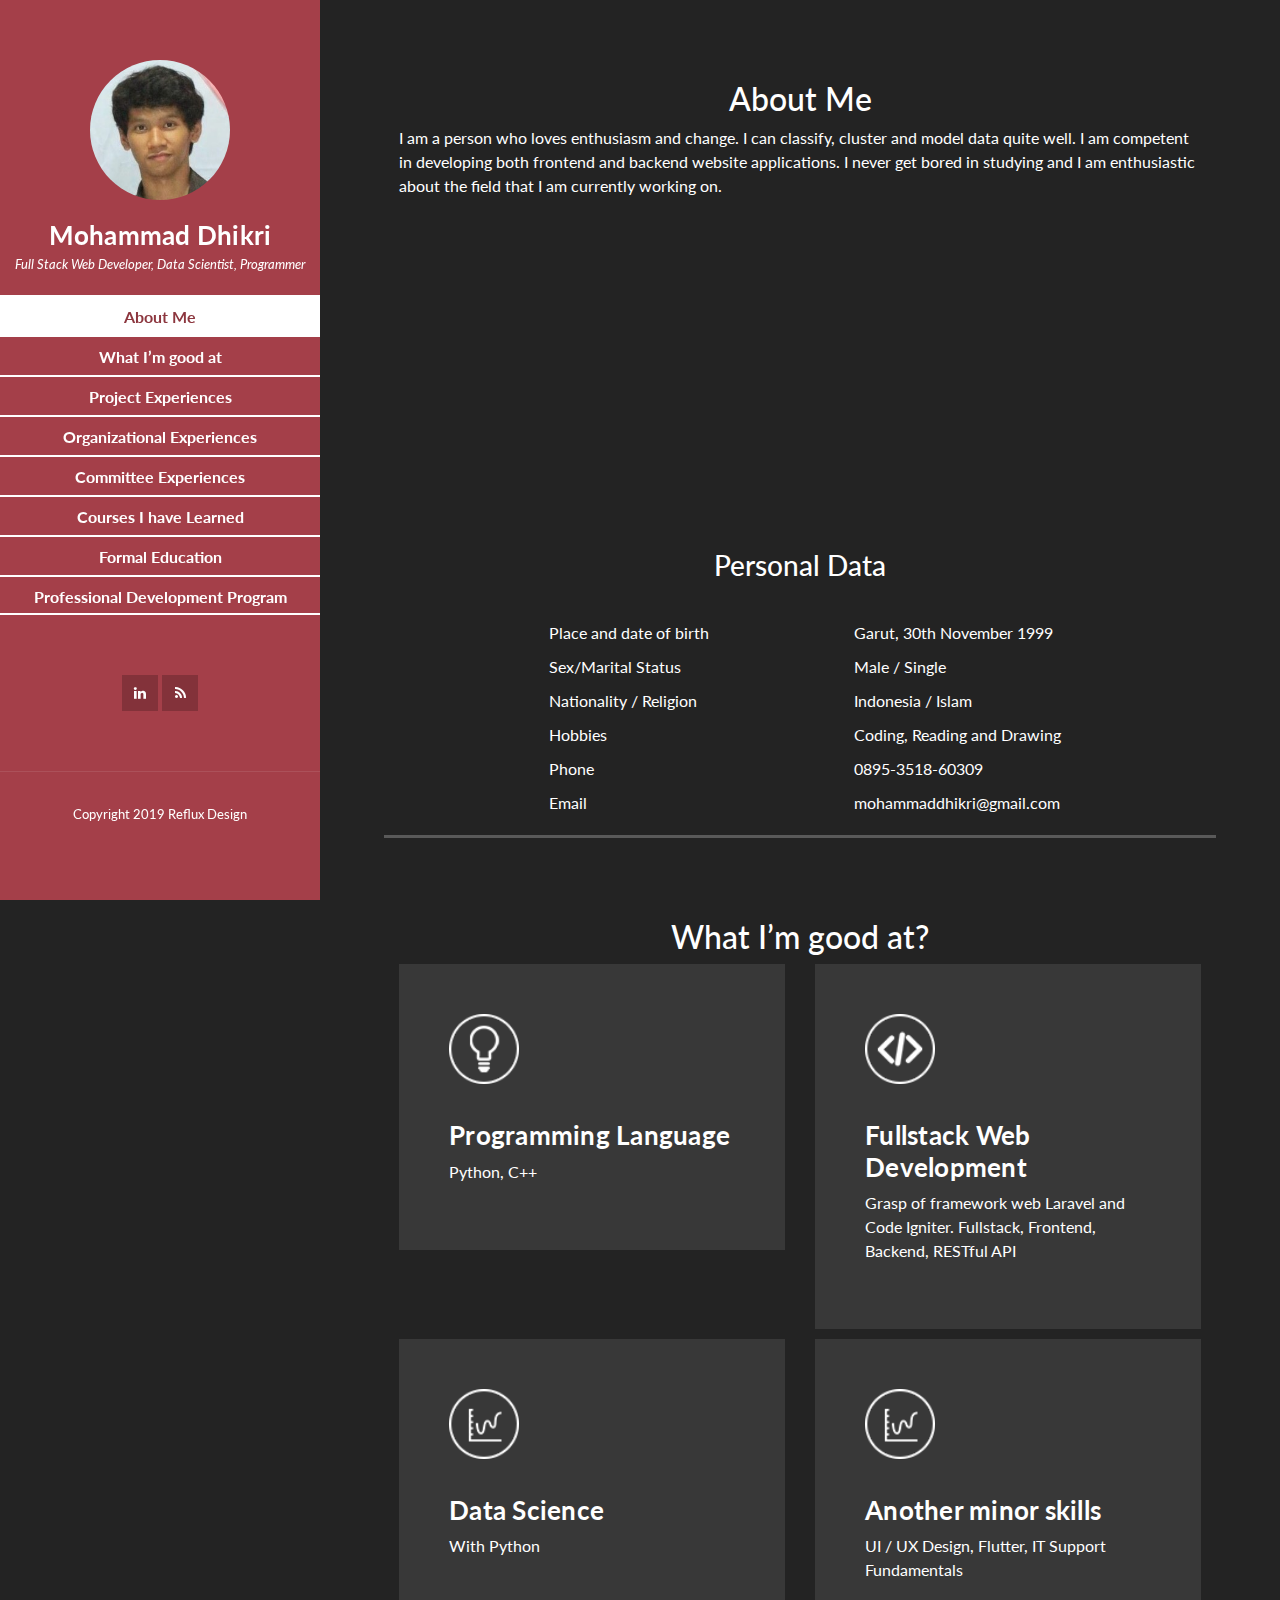
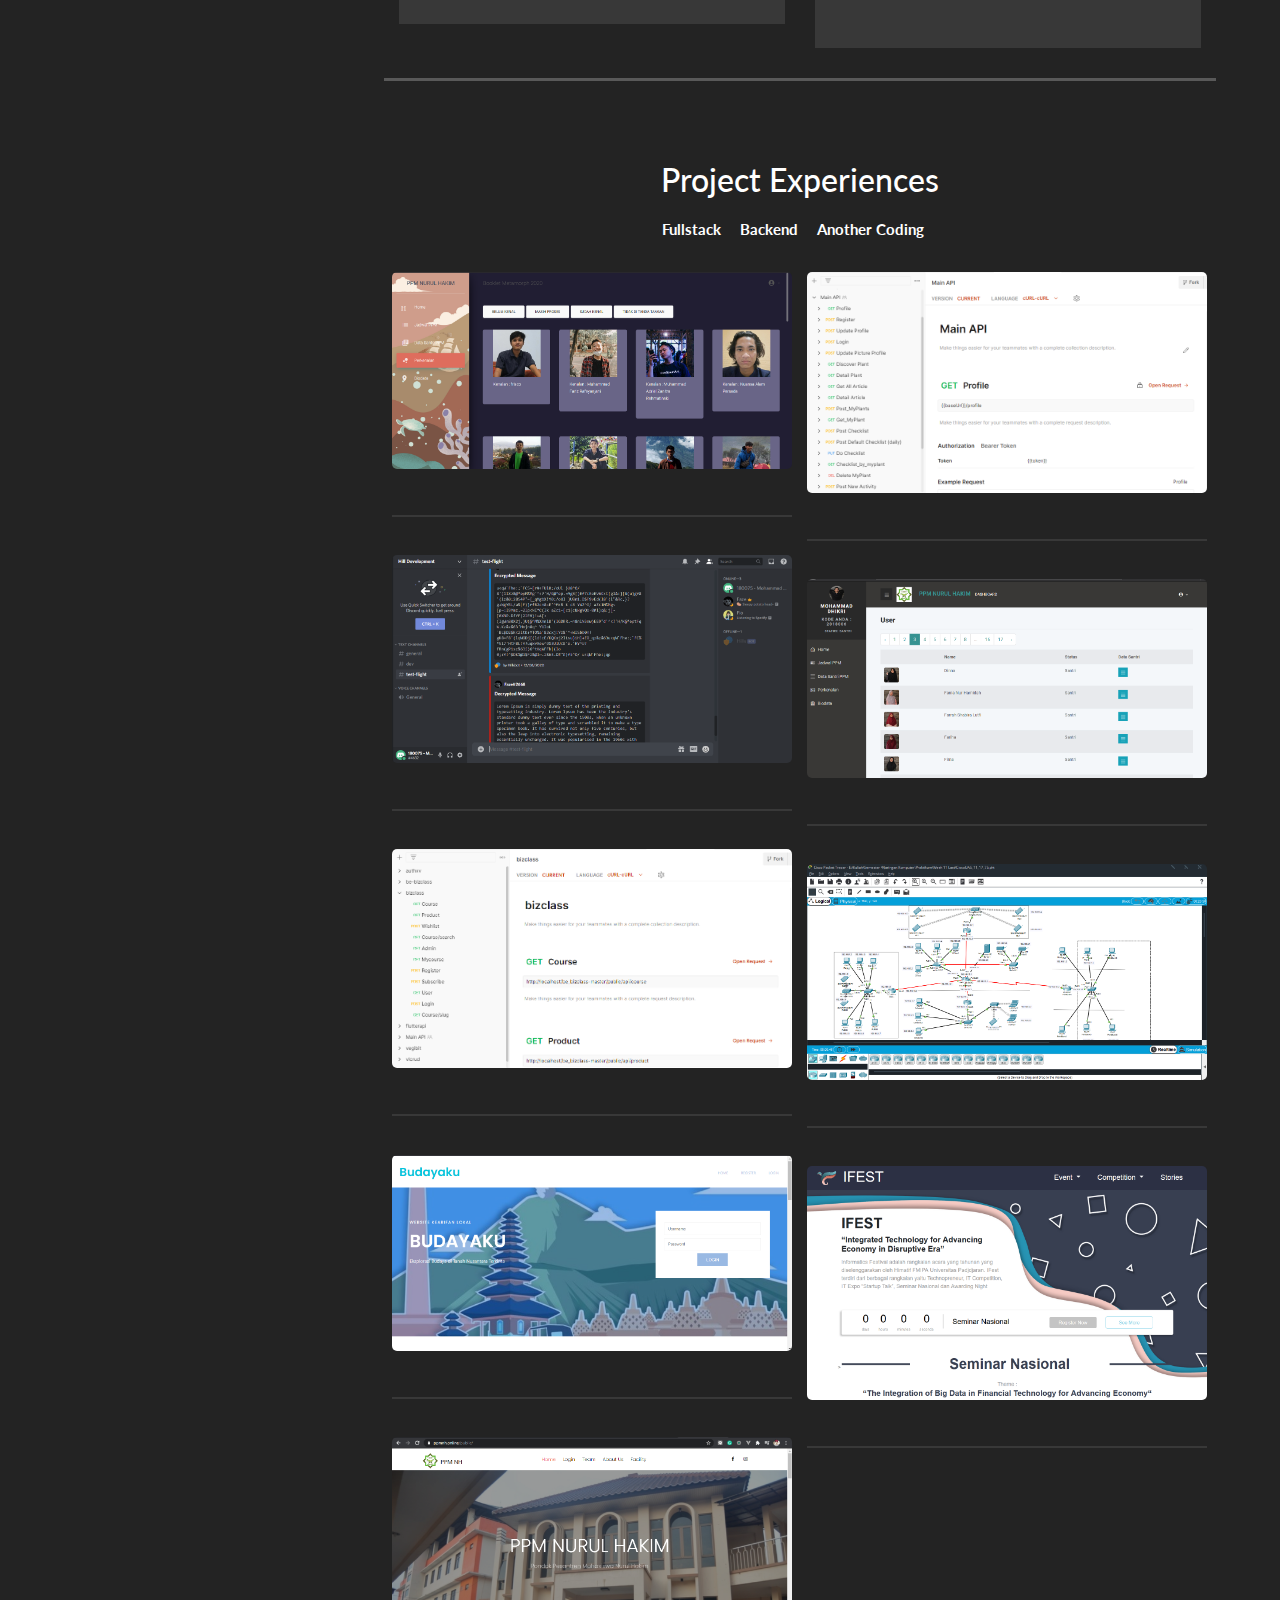
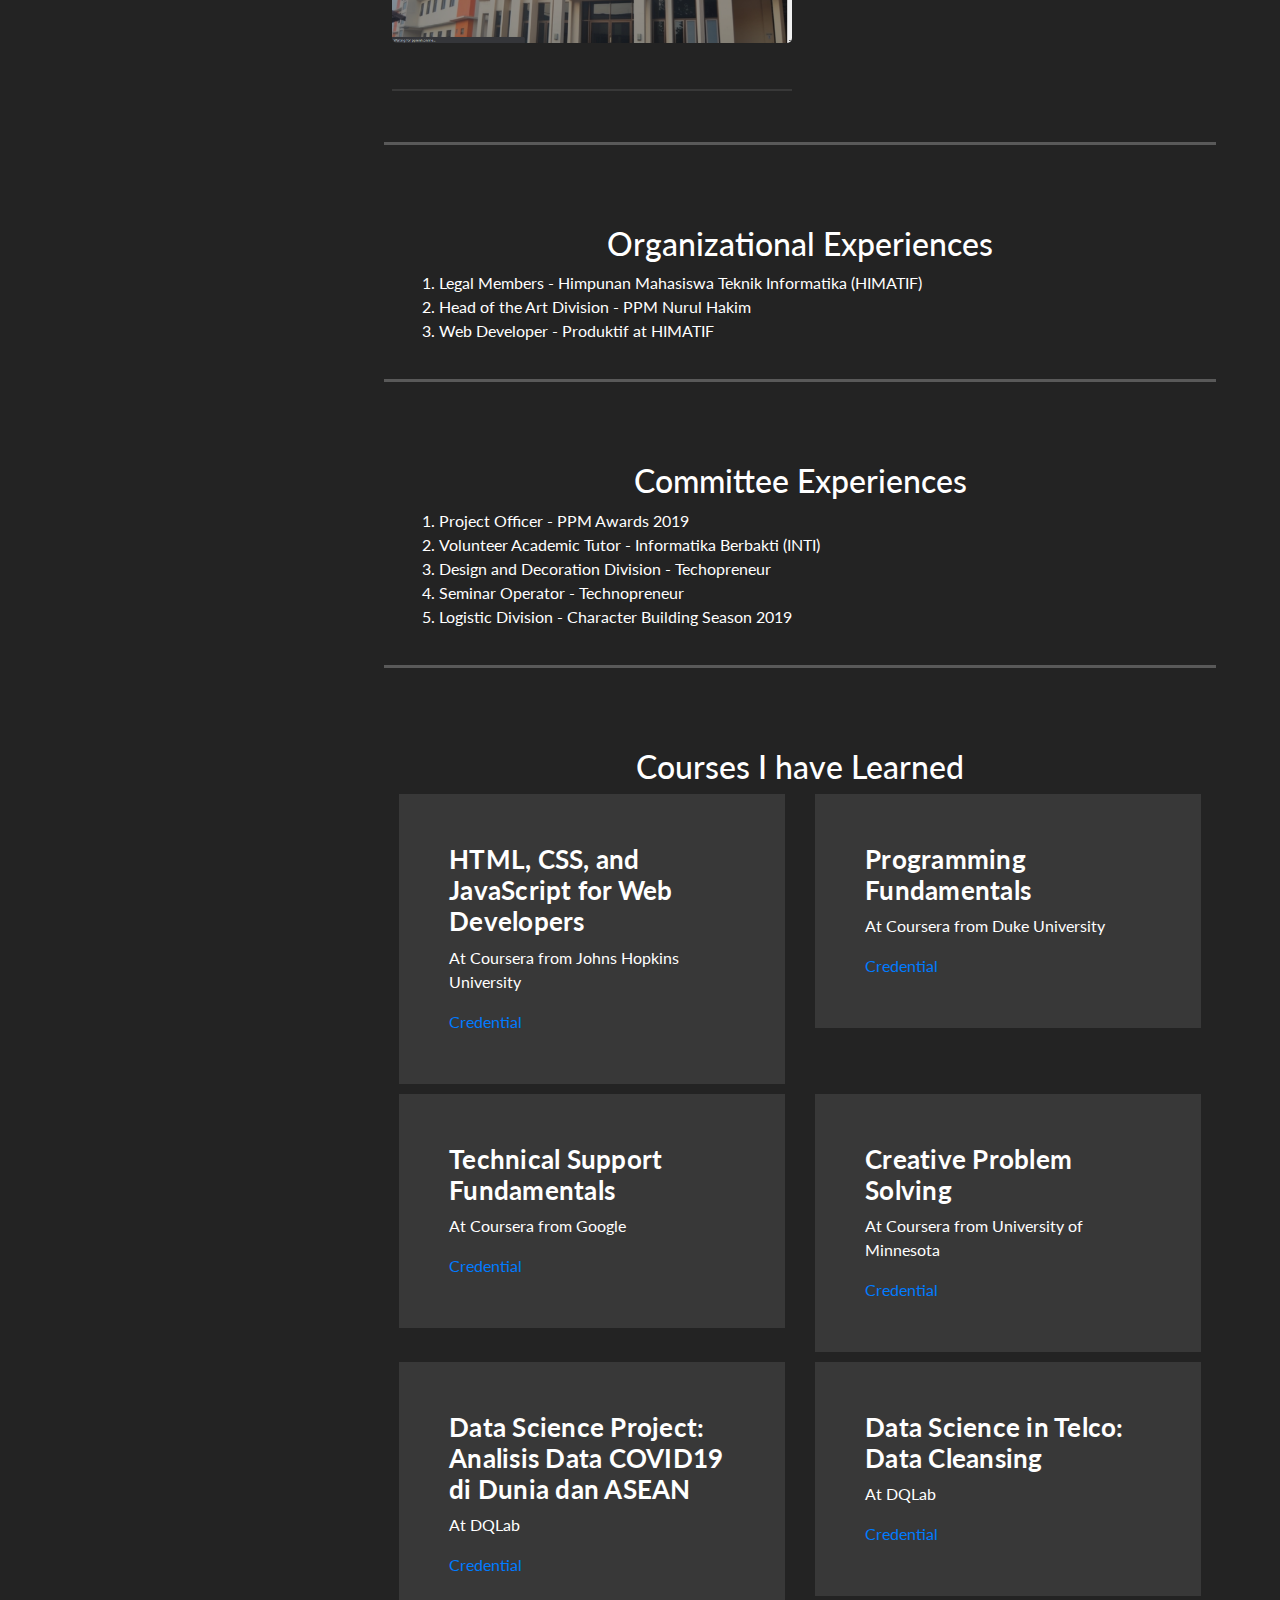
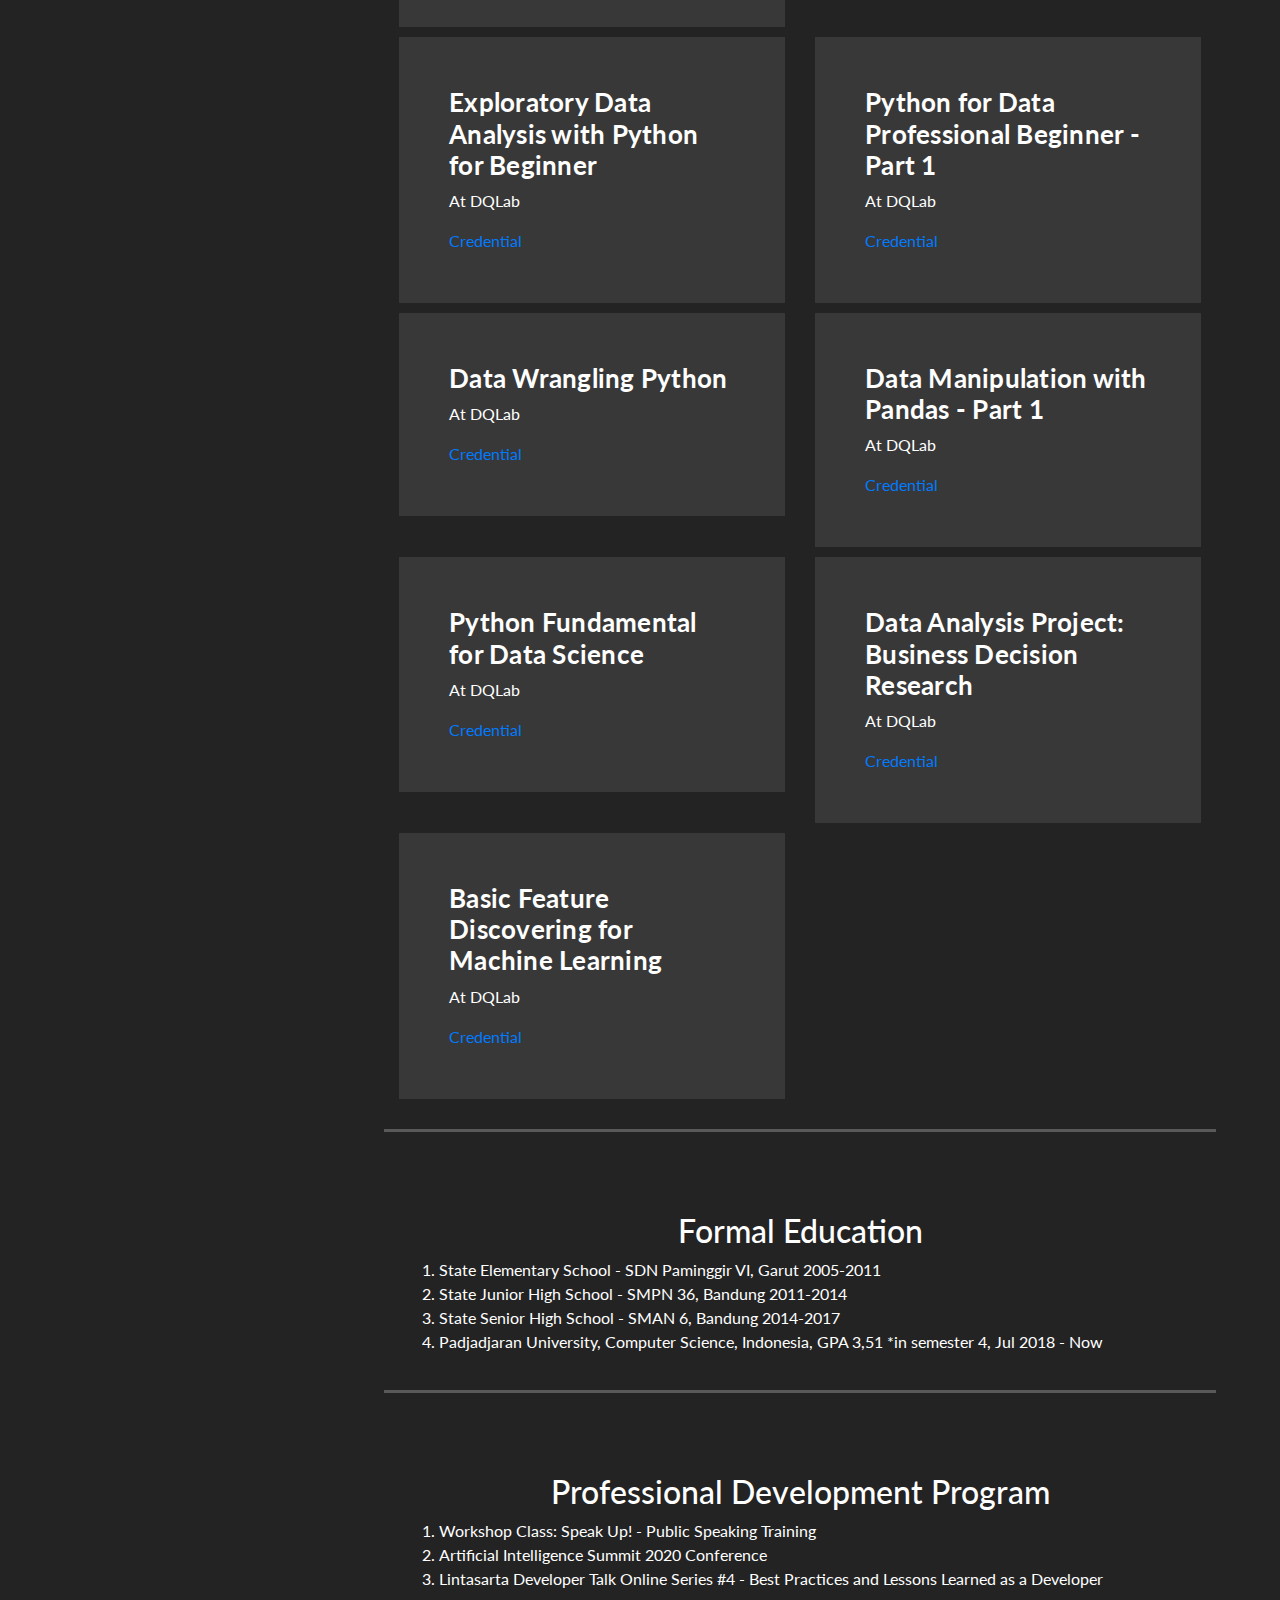
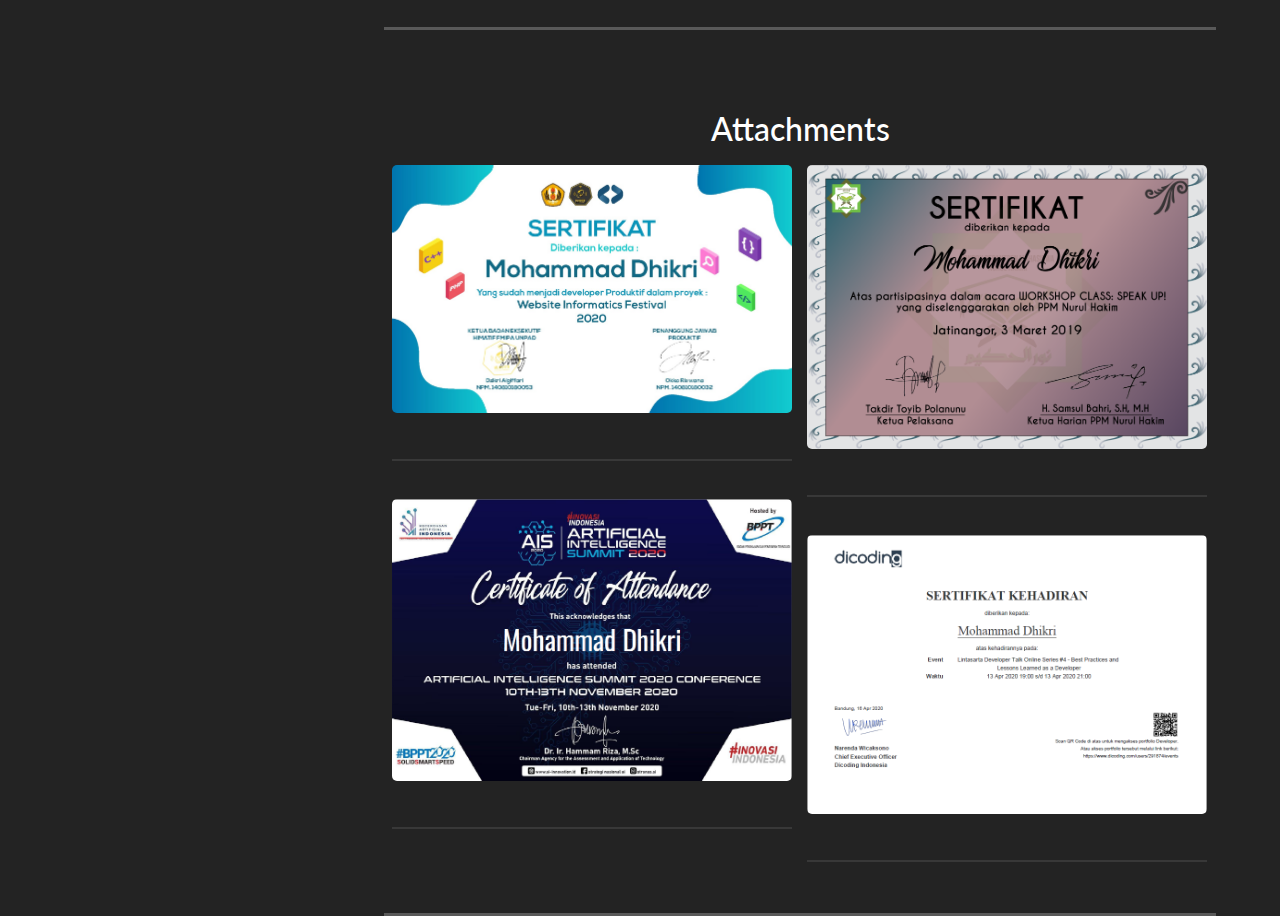
==== commit 6ac6598c: "art" ====
--- a/index.html
+++ b/index.html
@@ -83,6 +83,7 @@
             <span
               >I am a person who loves enthusiasm and change. I can classify, cluster and model data quite well. I am competent in developing both frontend and backend website applications. I never get bored in studying and I am enthusiastic about the field that I am currently working on.</span
             >
+            <iframe width="560" height="315" src="https://www.artsteps.com/embed/5fe591ca48c95349bc534bbe/560/315" frameborder="0" allowfullscreen></iframe>
           </div>
           <div class="section-heading">
             <h3>Personal Data</h3>
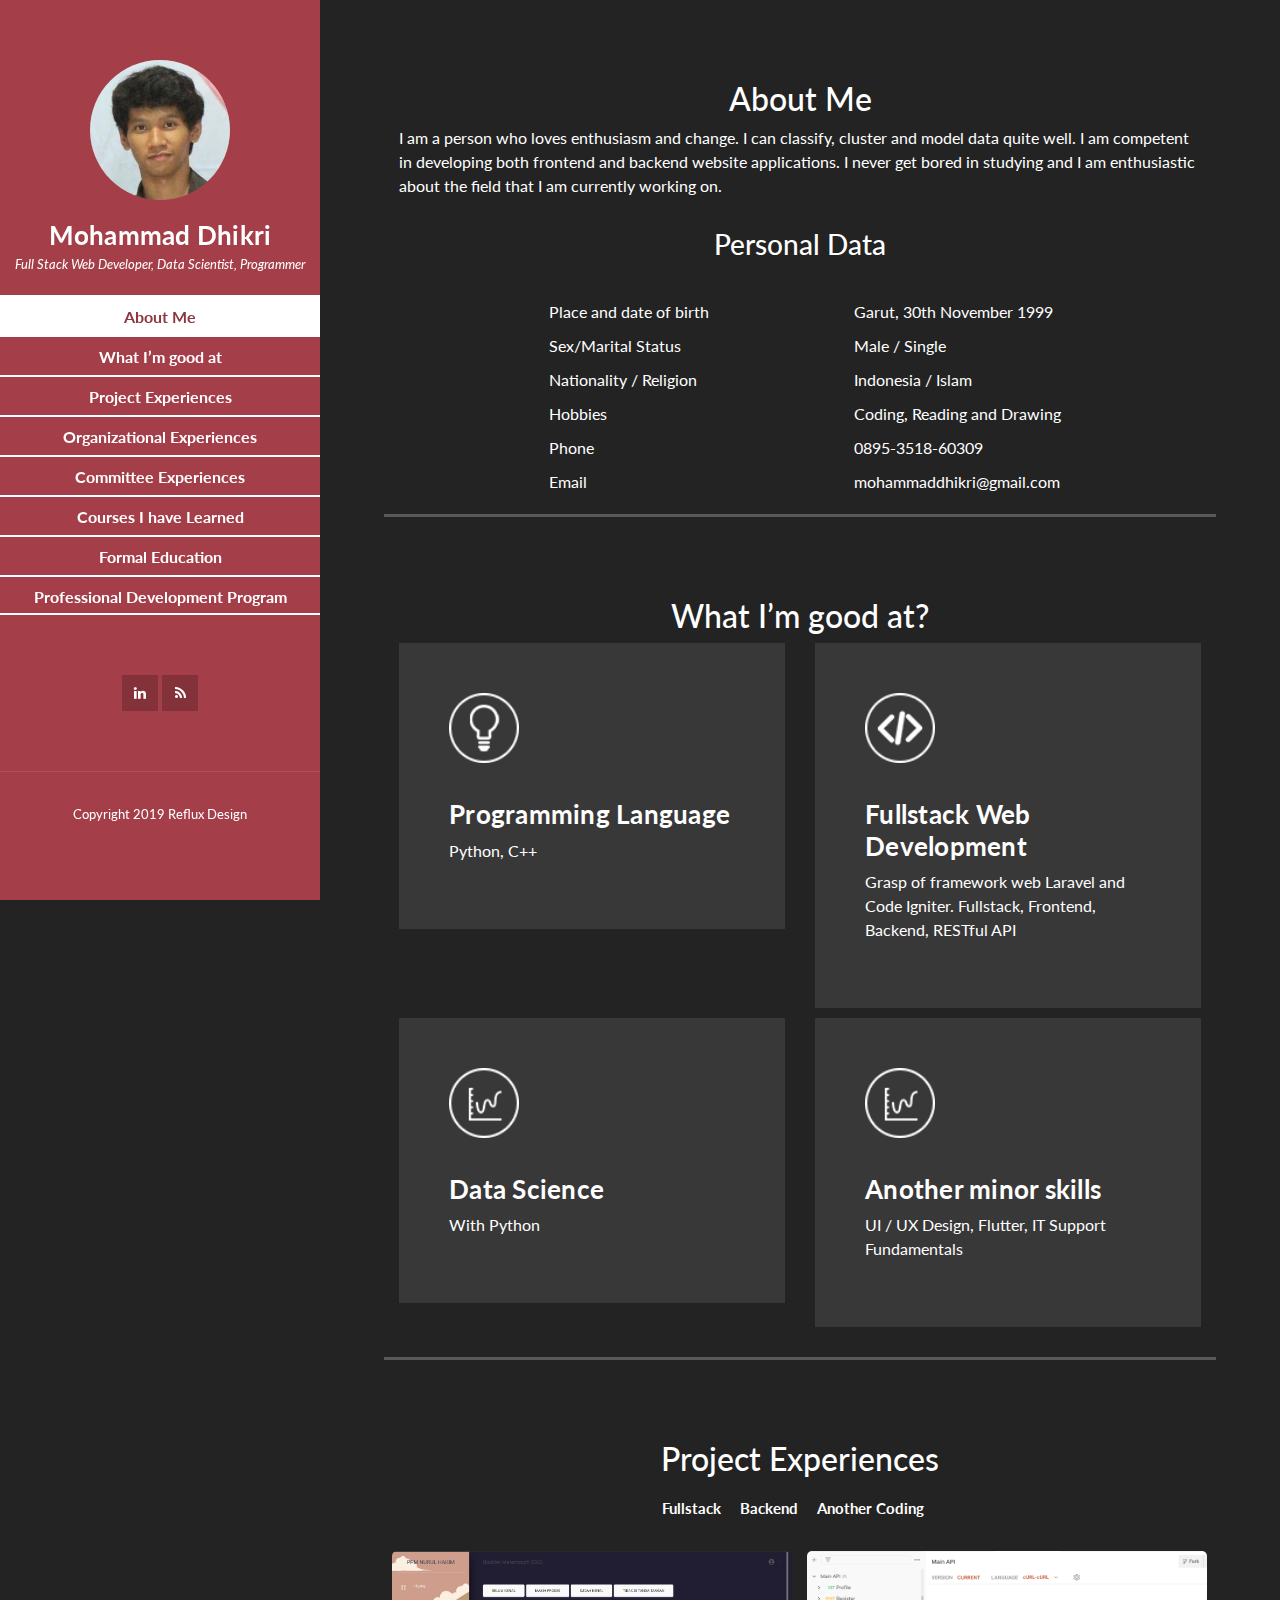
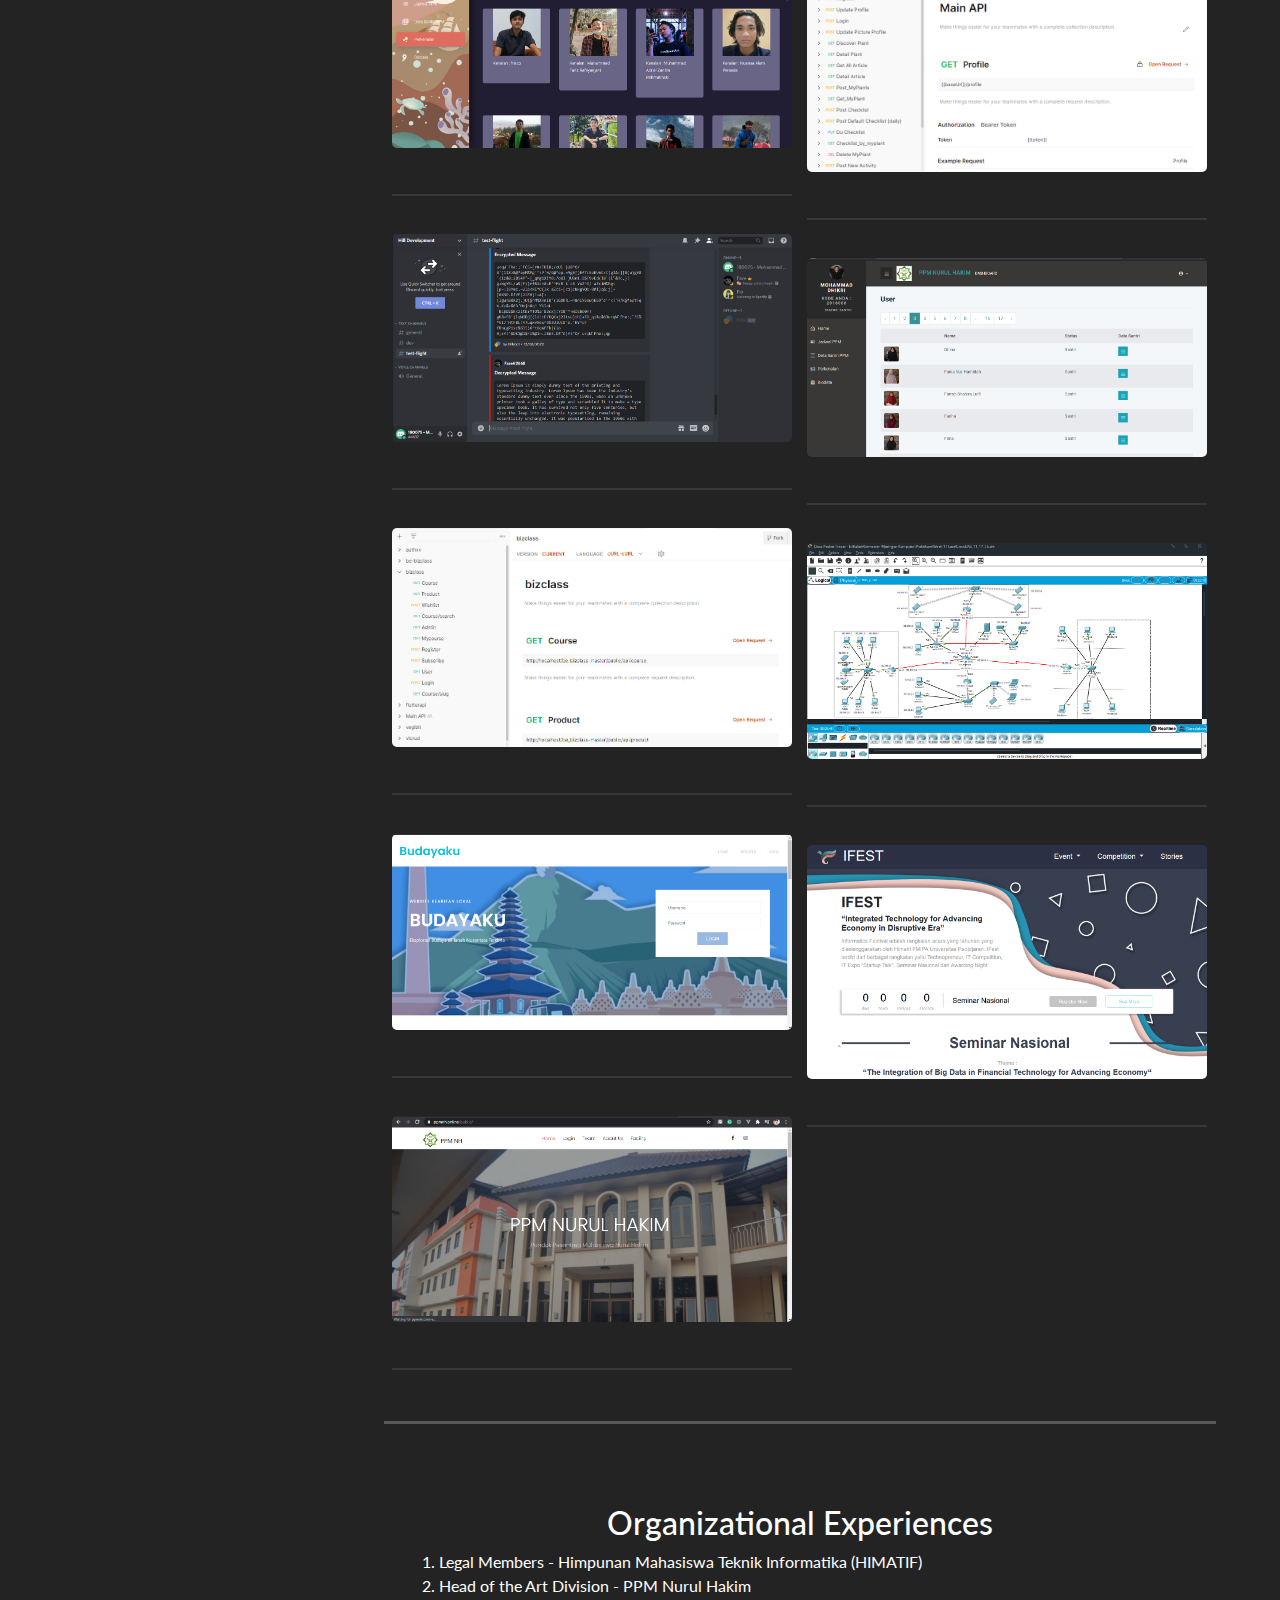
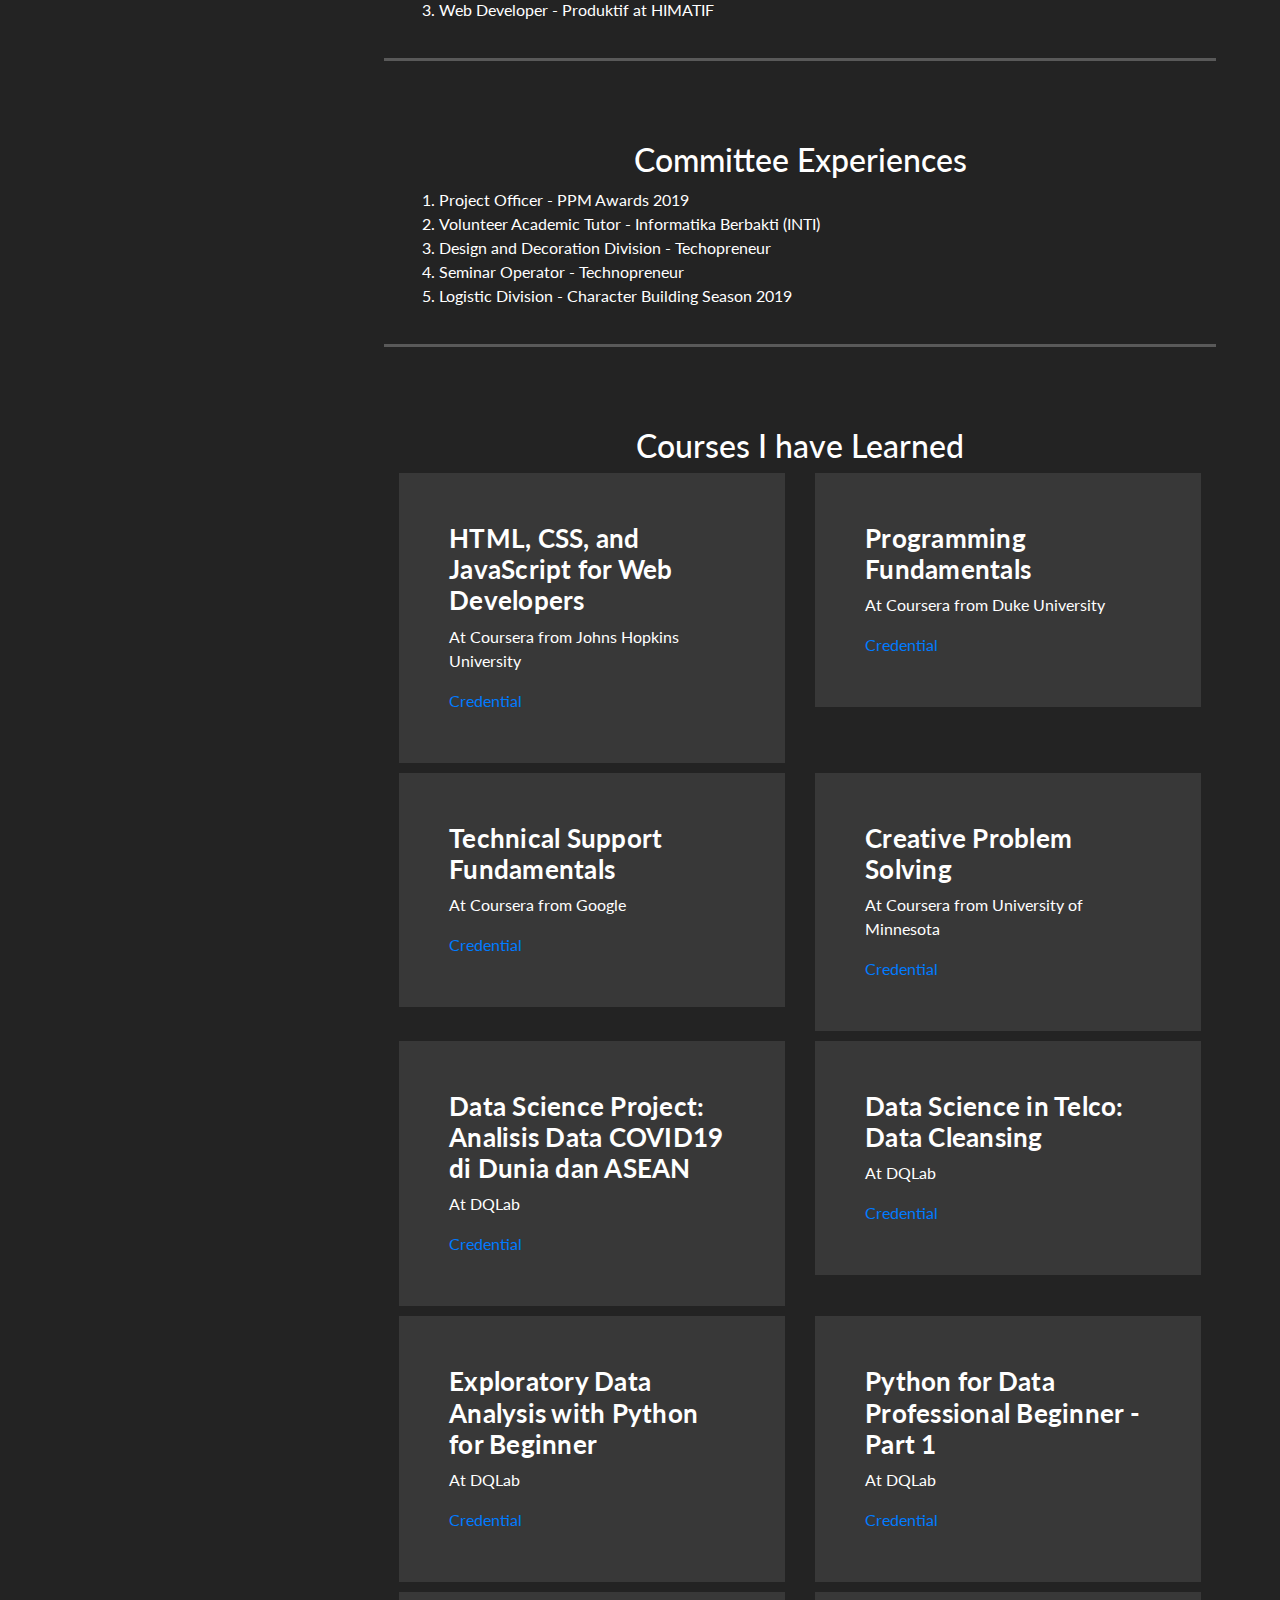
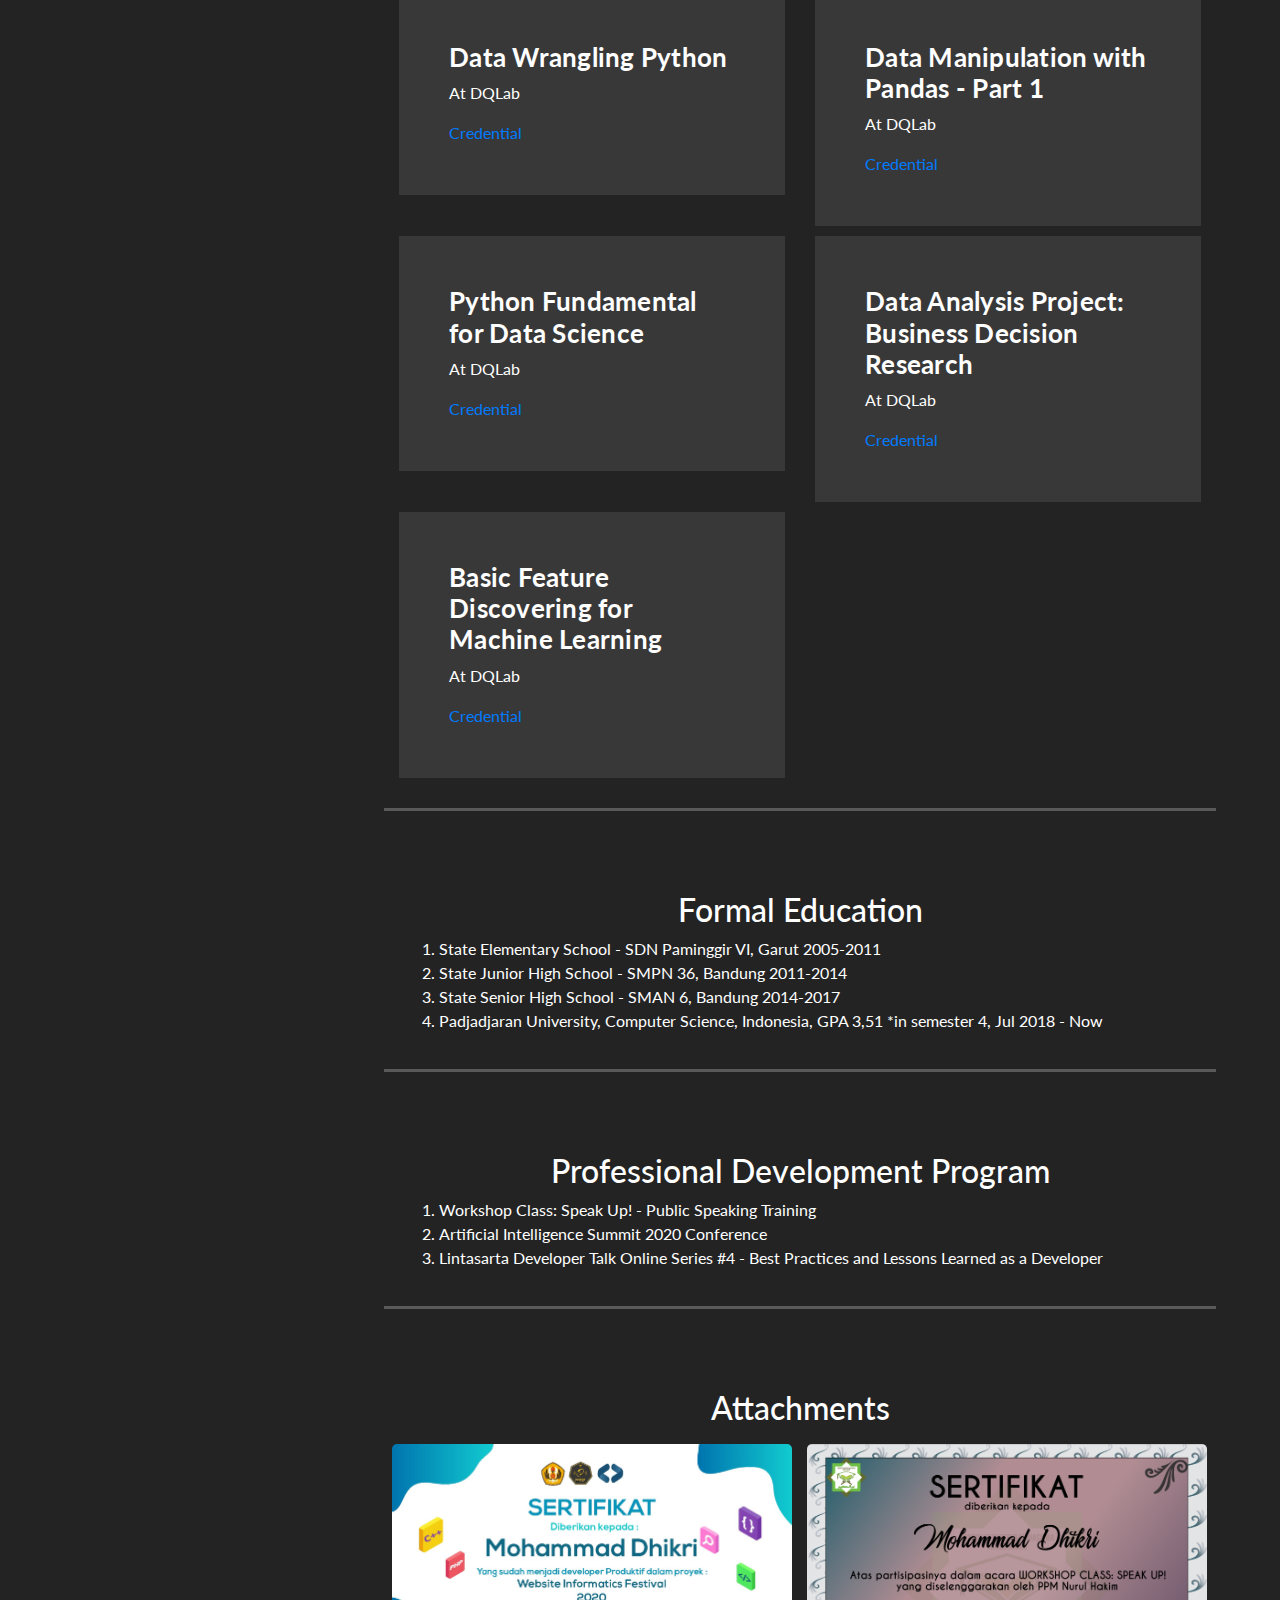
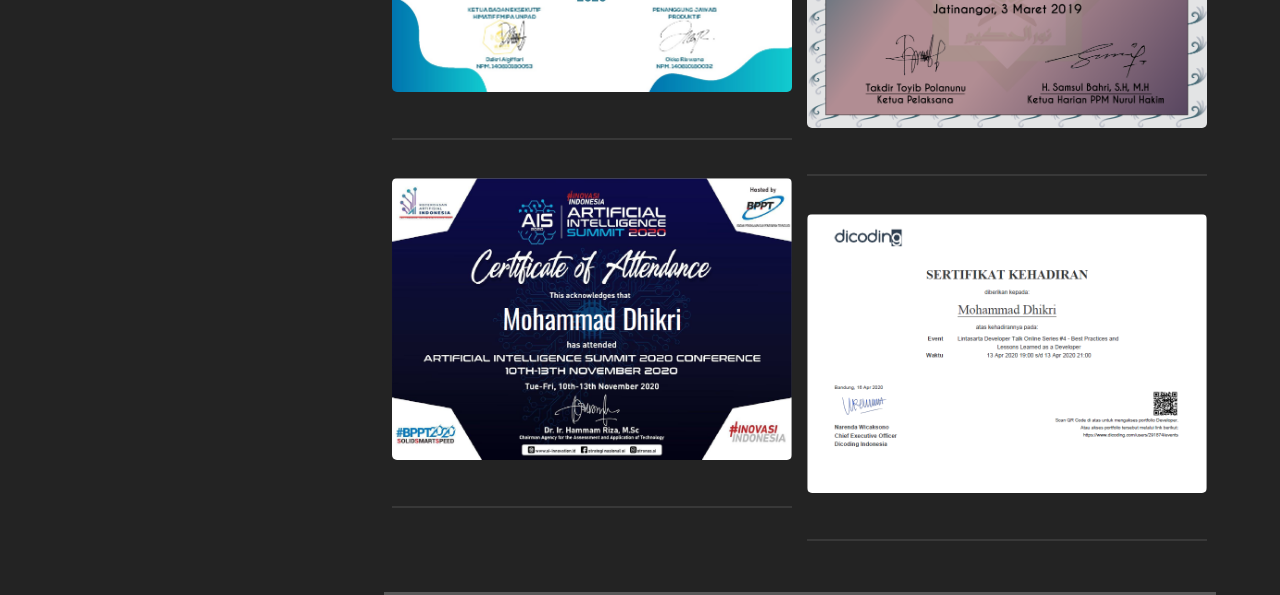
==== commit f50910e9: "Update index.html" ====
--- a/index.html
+++ b/index.html
@@ -83,7 +83,6 @@
             <span
               >I am a person who loves enthusiasm and change. I can classify, cluster and model data quite well. I am competent in developing both frontend and backend website applications. I never get bored in studying and I am enthusiastic about the field that I am currently working on.</span
             >
-            <iframe width="560" height="315" src="https://www.artsteps.com/embed/5fe591ca48c95349bc534bbe/560/315" frameborder="0" allowfullscreen></iframe>
           </div>
           <div class="section-heading">
             <h3>Personal Data</h3>
